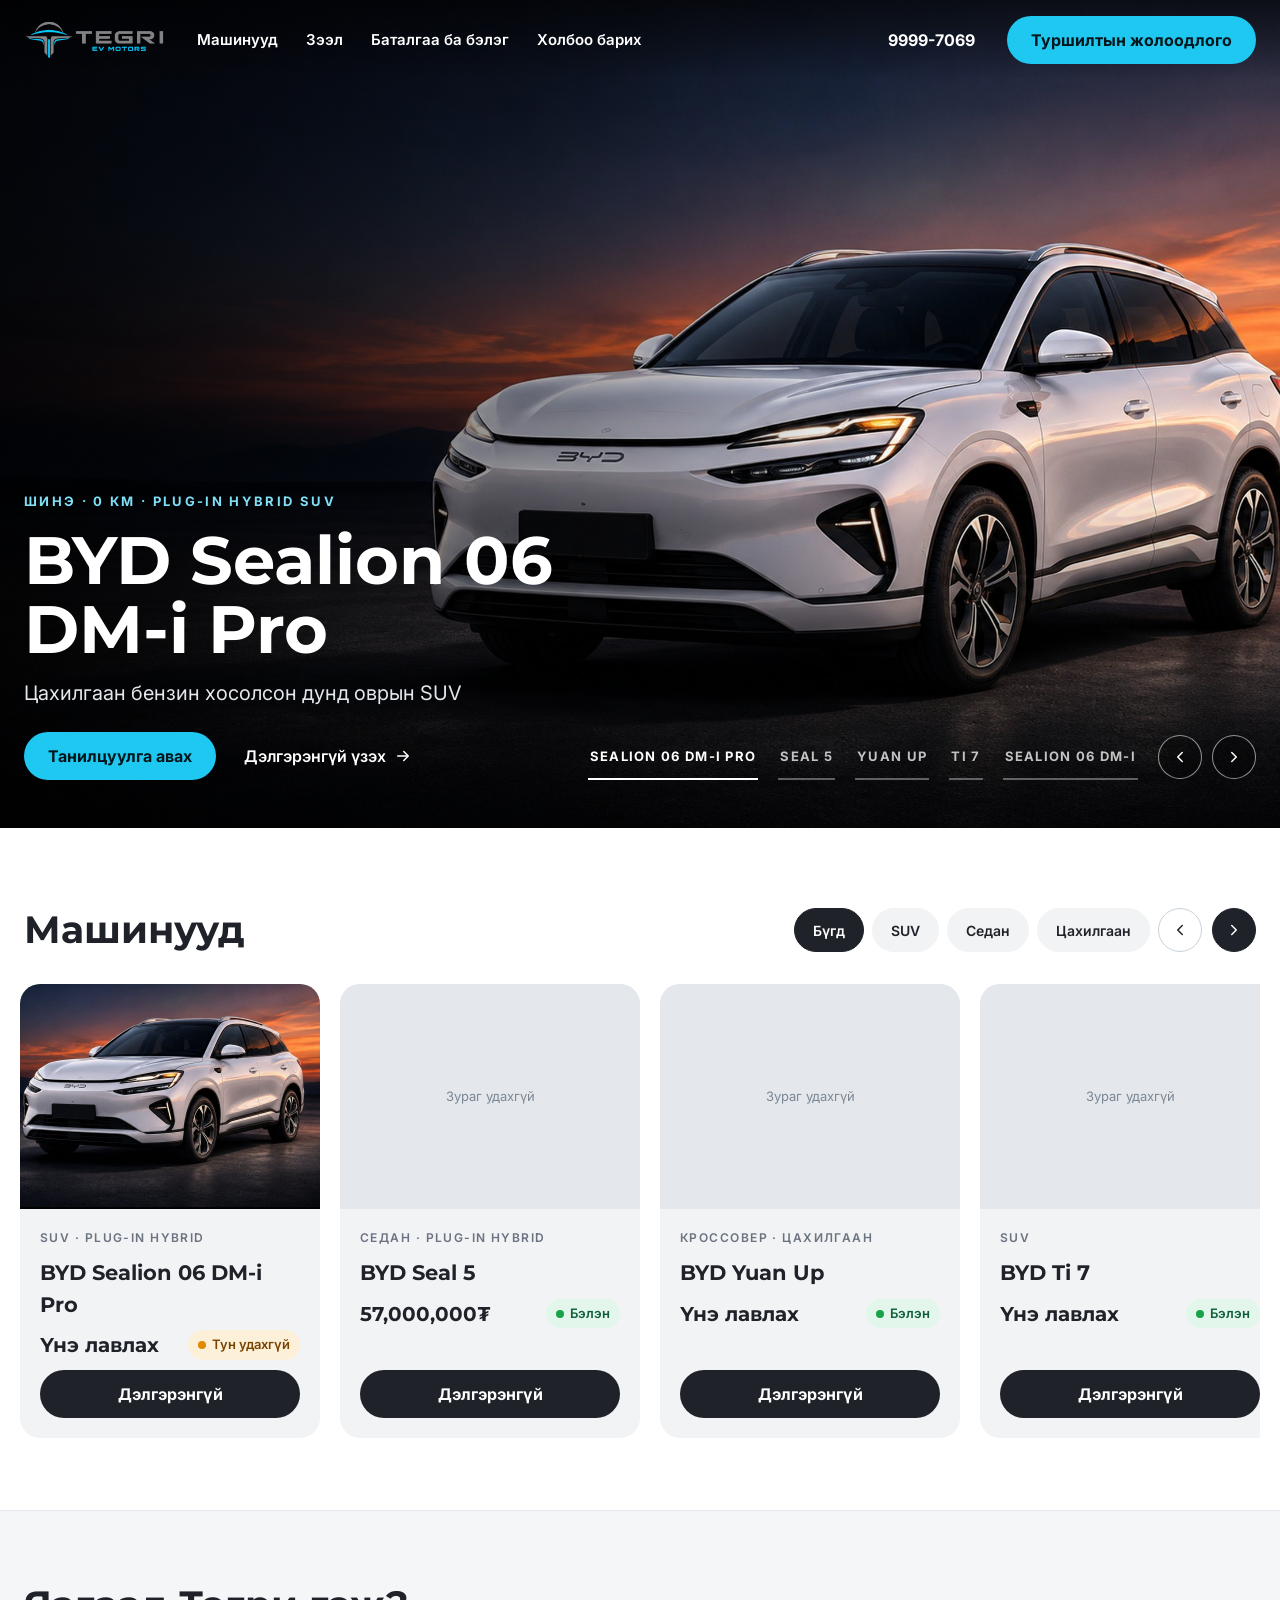
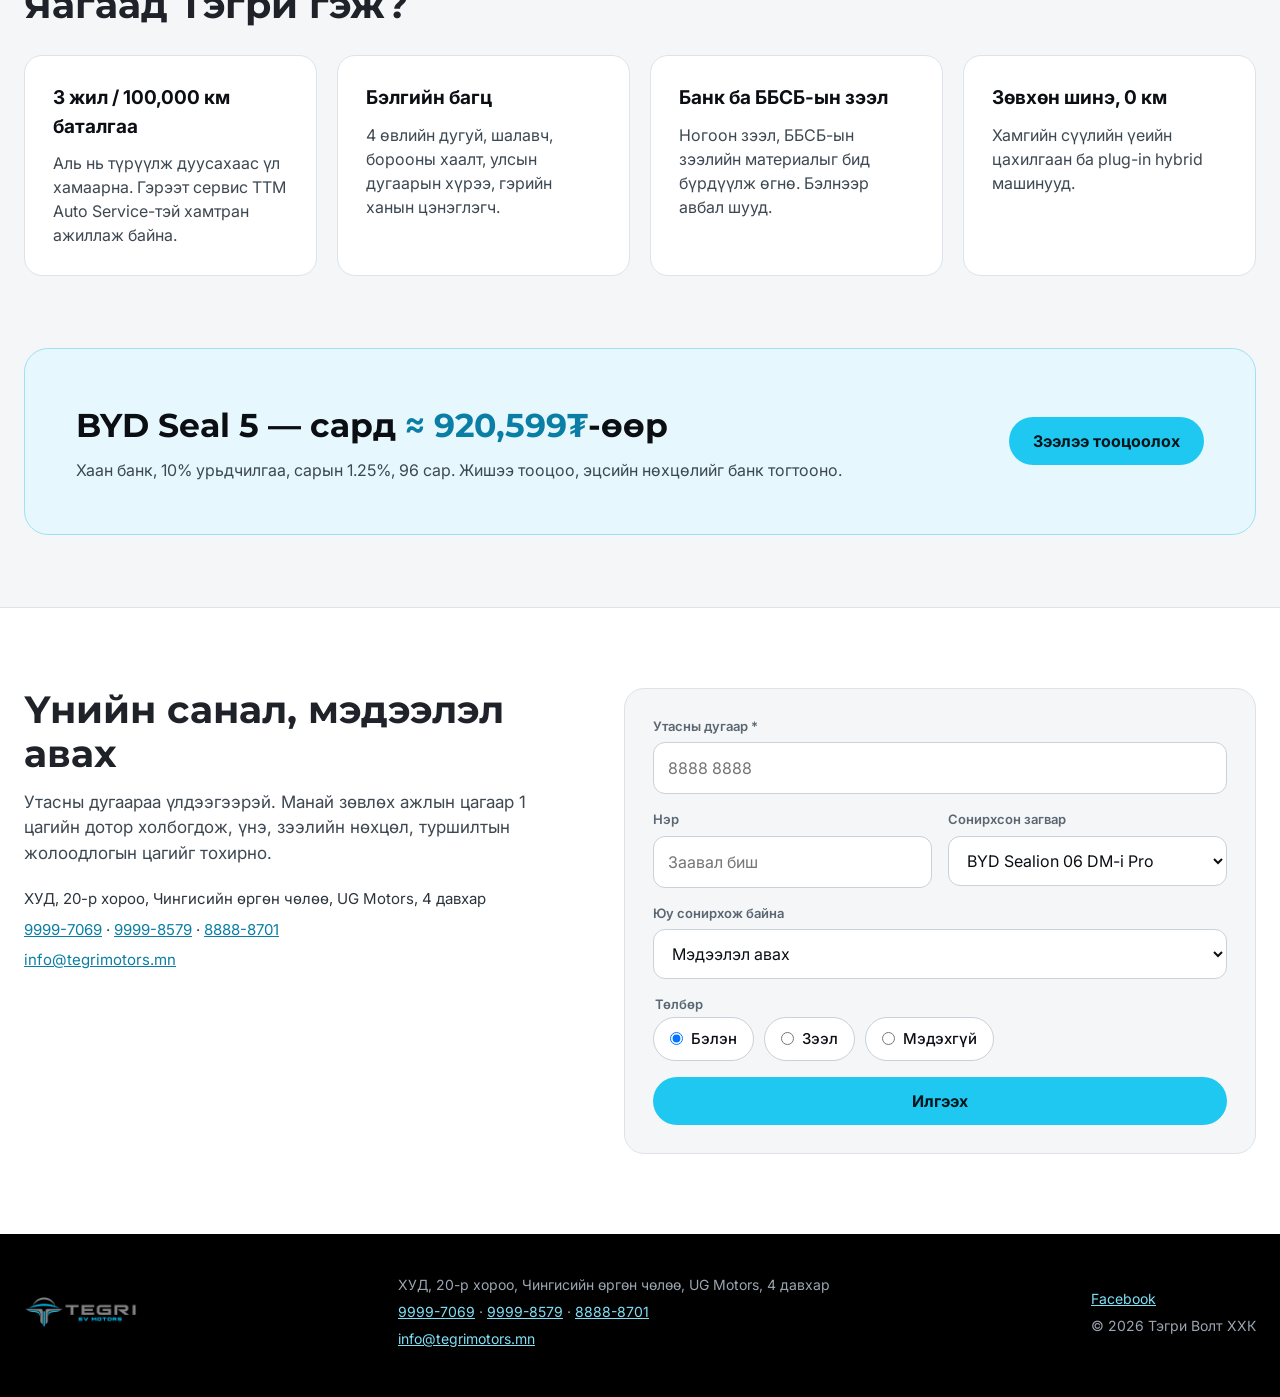
==== website/index.html @ d748b8bb "Кэшийг богиносгов, файлын хувилбар нэмэв Co-Authored-By: Claude Opus 5.5 <noreply@anthropic.com> Cla" ====
<!doctype html>
<html lang="mn">
<head>
<meta charset="utf-8">
<meta name="viewport" content="width=device-width, initial-scale=1, viewport-fit=cover">
<title>Tegri Motors — Шинэ цахилгаан, plug-in hybrid машин | Улаанбаатар</title>
<meta name="description" content="BYD Seal 5, Sealion 06, Yuan Up, Ti 7 — шинэ, 0 км. 3 жил / 100,000 км баталгаа, бэлгийн багц, банк ба ББСБ-ын зээл. Tegri Motors, Улаанбаатар.">
<meta property="og:title" content="Tegri Motors — шинэ цахилгаан машин">
<meta property="og:description" content="Шинэ, 0 км BYD машинууд. Баталгаа, бэлэг, зээлийн боломжтой.">
<meta property="og:image" content="assets/img/sealion06-pro-desktop.jpg">
<meta name="theme-color" content="#000000">
<link rel="icon" href="assets/img/logo.png">
<link rel="preconnect" href="https://fonts.googleapis.com">
<link rel="preconnect" href="https://fonts.gstatic.com" crossorigin>
<link href="https://fonts.googleapis.com/css2?family=Montserrat:wght@600;700;800&family=Inter:wght@400;500;600;700&display=swap" rel="stylesheet">
<link rel="stylesheet" href="assets/style.css?v=2">
</head>
<body>
<main>
<section class="hero" id="hero" aria-label="Онцлох машинууд"></section>
<section class="cars" id="cars" aria-label="Машинууд"></section>
<section class="why" id="why" aria-labelledby="why-h">
<div class="wrap">
<h2 class="h2" id="why-h">Яагаад Тэгри гэж?</h2>
<div class="grid4">
<div class="box"><h3>3 жил / 100,000 км баталгаа</h3><p>Аль нь түрүүлж дуусахаас үл хамаарна. Гэрээт сервис TTM Auto Service-тэй хамтран ажиллаж байна.</p></div>
<div class="box"><h3>Бэлгийн багц</h3><p>4 өвлийн дугуй, шалавч, борооны хаалт, улсын дугаарын хүрээ, гэрийн ханын цэнэглэгч.</p></div>
<div class="box"><h3>Банк ба ББСБ-ын зээл</h3><p>Ногоон зээл, ББСБ-ын зээлийн материалыг бид бүрдүүлж өгнө. Бэлнээр авбал шууд.</p></div>
<div class="box"><h3>Зөвхөн шинэ, 0 км</h3><p>Хамгийн сүүлийн үеийн цахилгаан ба plug-in hybrid машинууд.</p></div>
</div>
</div>
</section>
<section class="teaser" id="loan" aria-label="Зээлийн жишээ"></section>
<section class="contact" id="contact" aria-labelledby="contact-h"></section>
</main>
<script src="assets/config.js?v=2"></script>
<script src="assets/fallback.js?v=2"></script>
<script src="assets/app.js?v=2"></script>
<script>TegriSite.start('home');</script>
</body>
</html>
---- website/assets/style.css ----
:root{
  --black:#000;--ink:#0b0f14;--charcoal:#1f2329;--bg:#f4f6f8;--white:#fff;--grey:#f2f3f5;
  --line:#dde3e9;--line2:#c9d1d9;--muted:#5a6672;--text2:#3d4852;
  --cyan:#1ec8f0;--cyan-ink:#00151c;--cyan-text:#0a7ea4;--cyan-soft:#e6f8fd;--cyan-line:#9fe1f2;
  --dark-card:#141b23;--dark-line:#263240;--dark-muted:#9aa5b1;
  --ok-bg:#e3f6ec;--ok:#0f5e39;--ok-dot:#16a34a;--soon-bg:#fdf0d9;--soon:#7a4300;--soon-dot:#e08a00;
  --r:18px;--max:1280px;
  --head:Montserrat,Inter,system-ui,sans-serif;--body:Inter,system-ui,sans-serif;
}
*{box-sizing:border-box}
html{-webkit-text-size-adjust:100%;scroll-behavior:smooth}
body{margin:0;background:var(--bg);color:var(--ink);font-family:var(--body);font-size:16px;line-height:1.5;overflow-x:hidden}
img{max-width:100%;display:block}
a{color:var(--cyan-text)}
button,input,select,textarea{font:inherit}
input,select,textarea{font-size:16px}
.wrap{max-width:var(--max);margin:0 auto;padding:0 24px}
.h2{margin:0;font-family:var(--head);font-weight:700;font-size:clamp(26px,3vw,40px);line-height:1.15;color:var(--charcoal)}
.lead{margin:8px 0 0;color:var(--muted)}
.btn{display:inline-flex;align-items:center;justify-content:center;gap:8px;min-height:48px;padding:0 24px;border-radius:999px;font-weight:700;font-size:16px;text-decoration:none;border:0;cursor:pointer;white-space:nowrap}
.btn-cyan{background:var(--cyan);color:var(--cyan-ink)}
.btn-cyan:hover{background:#4dd6f5}
.btn-dark{background:var(--charcoal);color:#fff}
.btn-dark:hover{background:#000}
.btn-ghost{background:#fff;color:var(--charcoal);border:1px solid var(--line2)}
.btn-ghost-light{background:transparent;color:#fff;border:1px solid rgba(255,255,255,.6)}
.btn-block{width:100%}
.sr{position:absolute;width:1px;height:1px;overflow:hidden;clip:rect(0 0 0 0);white-space:nowrap}
:focus-visible{outline:3px solid var(--cyan);outline-offset:2px}

/* Header */
.hdr{position:absolute;top:0;left:0;right:0;z-index:20;color:#fff;background:linear-gradient(180deg,rgba(0,0,0,.6),rgba(0,0,0,0))}
.hdr.solid{position:sticky;background:#000}
.hdr-in{display:flex;align-items:center;gap:16px 32px;padding:16px 24px;max-width:var(--max);margin:0 auto}
.hdr-logo img{height:40px;width:auto}
.nav{display:flex;gap:28px;flex:1}
.nav a{color:#fff;text-decoration:none;font-weight:600;font-size:15px}
.nav a:hover{color:var(--cyan)}
.hdr-phone{color:#fff;text-decoration:none;font-weight:700}
.menu-btn{display:none;width:44px;height:44px;margin-left:auto;border-radius:12px;border:1px solid rgba(255,255,255,.45);background:rgba(0,0,0,.2);color:#fff;cursor:pointer;align-items:center;justify-content:center}
.drawer{display:none;position:fixed;inset:0;z-index:50;background:rgba(0,0,0,.92);color:#fff;padding:20px 24px;flex-direction:column;gap:6px}
.drawer.open{display:flex}
.drawer a{color:#fff;text-decoration:none;font-size:22px;font-weight:700;padding:12px 0;border-bottom:1px solid #222}
.drawer .close{align-self:flex-end;width:44px;height:44px;border-radius:12px;border:1px solid #444;background:none;color:#fff;font-size:24px;cursor:pointer}

/* Hero */
.hero{position:relative;height:92vh;min-height:620px;max-height:920px;background:#000;color:#fff;overflow:hidden;display:flex;align-items:flex-end}
.hero picture,.hero picture img{position:absolute;inset:0;width:100%;height:100%;object-fit:cover}
.hero::after{content:"";position:absolute;inset:0;background:linear-gradient(90deg,rgba(0,0,0,.72),rgba(0,0,0,.35) 45%,rgba(0,0,0,0) 70%),linear-gradient(0deg,rgba(0,0,0,.65),rgba(0,0,0,0) 40%);pointer-events:none}
.hero-noimg{position:absolute;inset:0;background:radial-gradient(ellipse at 70% 60%,#1b2633,#05080b 70%)}
.hero-in{position:relative;z-index:2;width:100%;max-width:var(--max);margin:0 auto;padding:0 24px 48px;display:flex;flex-wrap:wrap;align-items:flex-end;justify-content:space-between;gap:28px}
.hero-txt{flex:1 1 420px;min-width:0;display:flex;flex-direction:column;gap:14px}
.kicker{margin:0;font-size:13px;letter-spacing:.18em;text-transform:uppercase;color:#7fe0f7;font-weight:700}
.hero h1{margin:0;font-family:var(--head);font-weight:700;font-size:clamp(36px,5.2vw,72px);line-height:1.04}
.hero-sub{margin:0;font-size:20px;color:#e3e8ec;max-width:540px}
.hero-price{margin:0;font-family:var(--head);font-weight:700;font-size:26px}
.hero-cta{display:flex;flex-wrap:wrap;align-items:center;gap:12px 28px;margin-top:10px}
.link-arrow{color:#fff;text-decoration:none;font-weight:600;display:inline-flex;align-items:center;gap:8px}
.hero-nav{display:flex;flex-wrap:wrap;align-items:center;gap:6px 20px}
.tabs{display:flex;flex-wrap:wrap;gap:4px 20px}
.tab{background:none;border:0;border-bottom:2px solid rgba(255,255,255,.35);color:rgba(255,255,255,.75);padding:12px 2px;min-height:44px;font-size:13px;font-weight:700;letter-spacing:.1em;text-transform:uppercase;cursor:pointer}
.tab[aria-selected=true]{border-color:#fff;color:#fff}
.arrows{display:flex;gap:10px}
.arrow{width:44px;height:44px;border-radius:999px;border:1px solid rgba(255,255,255,.55);background:rgba(0,0,0,.25);color:#fff;cursor:pointer;display:inline-flex;align-items:center;justify-content:center}
.arrow.dark{border-color:var(--line2);background:#fff;color:var(--charcoal)}
.arrow.dark.fill{background:var(--charcoal);border-color:var(--charcoal);color:#fff}

/* Cars */
.cars{background:#fff;border-bottom:1px solid #e3e6ea;padding:80px 0 56px}
.cars-head{display:flex;flex-wrap:wrap;justify-content:space-between;align-items:flex-end;gap:16px;margin-bottom:28px}
.filters{display:flex;flex-wrap:wrap;gap:8px;align-items:center}
.chip{min-height:44px;padding:0 18px;border-radius:999px;border:1px solid var(--grey);background:var(--grey);color:var(--charcoal);font-weight:600;font-size:14px;cursor:pointer}
.chip[aria-pressed=true]{background:var(--charcoal);border-color:var(--charcoal);color:#fff}
.track{display:flex;gap:20px;overflow-x:auto;scroll-snap-type:x mandatory;scroll-behavior:smooth;padding:4px 4px 16px;margin:0 -4px}
.card{flex:0 0 300px;scroll-snap-align:start;background:var(--grey);border-radius:20px;overflow:hidden;display:flex;flex-direction:column}
.card-img{aspect-ratio:4/3;object-fit:cover;width:100%;background:#e4e7eb}
.card-ph{aspect-ratio:4/3;display:flex;align-items:center;justify-content:center;background:#e4e7eb;color:#7b8794;font-size:13px}
.card-body{padding:20px;display:flex;flex-direction:column;gap:10px;flex:1}
.card-kind{font-size:12px;letter-spacing:.12em;text-transform:uppercase;color:#6b7280;font-weight:600}
.card h3{margin:0;font-family:var(--head);font-weight:700;font-size:21px;color:var(--charcoal)}
.price-row{display:flex;flex-wrap:wrap;align-items:center;justify-content:space-between;gap:8px 10px}
.price{margin:0;font-family:var(--head);font-weight:700;font-size:20px;color:var(--charcoal)}
.status{display:inline-flex;align-items:center;gap:6px;font-size:13px;font-weight:600;padding:5px 10px;border-radius:999px;background:var(--soon-bg);color:var(--soon)}
.status::before{content:"";width:8px;height:8px;border-radius:999px;background:var(--soon-dot)}
.status.ok{background:var(--ok-bg);color:var(--ok)}
.status.ok::before{background:var(--ok-dot)}
.card .btn{margin-top:auto}
.swipe-hint{display:none;margin:8px 0 0;font-size:13px;color:#6b7280}

/* Why */
.why{padding:72px 0}
.grid4{display:grid;grid-template-columns:repeat(auto-fit,minmax(240px,1fr));gap:20px;margin-top:28px}
.box{background:#fff;border:1px solid var(--line);border-radius:var(--r);padding:28px;display:flex;flex-direction:column;gap:10px}
.box h3{margin:0;font-size:19px}
.box p{margin:0;color:var(--text2)}

/* Loan teaser */
.teaser{padding:0 0 72px}
.teaser-box{border-radius:24px;background:var(--cyan-soft);border:1px solid var(--cyan-line);padding:clamp(24px,4vw,52px);display:flex;flex-wrap:wrap;gap:24px;align-items:center;justify-content:space-between}
.teaser-box h2{margin:0;font-family:var(--head);font-weight:700;font-size:clamp(22px,2.6vw,34px)}
.teaser-box p{margin:8px 0 0;color:var(--text2)}

/* Forms */
.contact{background:#fff;border-top:1px solid var(--line);padding:80px 0}
.contact-in{display:flex;flex-wrap:wrap;gap:48px}
.contact-txt{flex:1 1 360px;min-width:0;display:flex;flex-direction:column;gap:14px}
.contact-txt p{margin:0;color:var(--text2);font-size:17px}
.contact-meta{display:flex;flex-direction:column;gap:8px;color:#2b343d;font-size:15px;margin-top:8px}
.form{flex:1 1 440px;min-width:0;background:var(--bg);border:1px solid var(--line);border-radius:20px;padding:28px;display:grid;grid-template-columns:repeat(2,minmax(0,1fr));gap:16px}
.field{display:flex;flex-direction:column;gap:6px;min-width:0}
.field.full{grid-column:1/-1}
.field label,.legend{font-size:13px;color:var(--muted);font-weight:600}
.field input,.field select,.field textarea{background:#fff;border:1px solid var(--line2);color:var(--ink);border-radius:12px;padding:13px 14px;width:100%}
.field textarea{resize:vertical;min-height:90px}
.err{color:#c2410c;font-size:13px}
.radios{display:flex;flex-wrap:wrap;gap:10px;border:0;padding:0;margin:0}
.radios label{display:inline-flex;align-items:center;gap:8px;border:1px solid var(--line2);border-radius:999px;padding:10px 16px;cursor:pointer;background:#fff;font-size:15px;color:var(--ink)}
.done{grid-column:1/-1;background:var(--cyan-soft);border:1px solid var(--cyan-line);border-radius:14px;padding:20px}
.done h3{margin:0 0 6px}
.done p{margin:0;color:var(--text2)}

/* Footer */
.ftr{background:#000;color:var(--dark-muted);font-size:14px;padding:40px 0 48px}
.ftr-in{display:flex;flex-wrap:wrap;gap:20px 40px;align-items:center;justify-content:space-between}
.ftr a{color:#7fe0f7}
.ftr img{height:32px;width:auto}
.ftr-col{display:flex;flex-direction:column;gap:6px}

/* Bottom bar (phone) */
.bar{display:none;position:fixed;left:0;right:0;bottom:0;z-index:30;background:#000;border-top:1px solid #1c232b;padding:10px 16px calc(10px + env(safe-area-inset-bottom));grid-template-columns:repeat(2,minmax(0,1fr));gap:10px}
.bar .btn{min-height:50px;font-size:15px}

/* Car page */
.crumbs{padding:20px 0 0;font-size:14px;color:var(--dark-muted)}
.crumbs a{color:var(--dark-muted)}
.top{background:#07090c;color:#f2f5f7;padding-bottom:40px}
.top-in{display:flex;flex-wrap:wrap;gap:36px;align-items:flex-start;padding-top:20px}
.gal{flex:1.4 1 560px;min-width:0;display:flex;flex-direction:column;gap:12px}
.gal-main{width:100%;aspect-ratio:16/10;object-fit:cover;border-radius:20px;background:#10161c}
.gal-ph{width:100%;aspect-ratio:16/10;border-radius:20px;background:#10161c;display:flex;align-items:center;justify-content:center;color:#5f6b77}
.thumbs{display:grid;grid-template-columns:repeat(4,minmax(0,1fr));gap:12px}
.thumb{padding:6px;border-radius:12px;cursor:pointer;background:#10161c;border:2px solid #1c232b;color:#f2f5f7;text-align:left}
.thumb[aria-pressed=true]{border-color:var(--cyan)}
.thumb img{width:100%;aspect-ratio:4/3;object-fit:cover;border-radius:8px}
.thumb span{display:block;padding:8px 0 2px;font-size:13px;font-weight:600}
.aside{flex:1 1 360px;min-width:0;background:#0d1217;border:1px solid #1c232b;border-radius:20px;padding:28px;display:flex;flex-direction:column;gap:16px}
.aside h1{margin:0;font-family:var(--head);font-weight:700;font-size:clamp(32px,3.6vw,46px);line-height:1.05}
.aside .big{font-family:var(--head);font-size:34px;font-weight:700}
.aside .small{font-size:13px;color:var(--dark-muted)}
.aside .teaser-line{color:var(--cyan);font-size:15px}
.aside ul{margin:0;padding:16px 0 0;list-style:none;border-top:1px solid #1c232b;display:flex;flex-direction:column;gap:8px;color:#d5dde4;font-size:15px}
.dl-btn{display:flex;align-items:center;justify-content:center;gap:10px;color:#f2f5f7;text-decoration:none;font-weight:600;padding:12px;border-radius:12px;background:#11181f;min-height:48px}
.keyspecs{background:#0b0f14;color:#f2f5f7;border-top:1px solid #1c232b}
.keyspecs-in{display:grid;grid-template-columns:repeat(auto-fit,minmax(180px,1fr));gap:24px;padding:32px 24px}
.ks-v{font-family:var(--head);font-size:32px;font-weight:700}
.ks-v small{font-size:17px;color:var(--dark-muted);font-weight:600}
.ks-l{font-size:14px;color:var(--dark-muted)}
.calc{padding:80px 0 48px}
.banks{display:grid;grid-template-columns:repeat(auto-fit,minmax(190px,1fr));gap:12px;margin:24px 0 20px}
.bank{display:flex;align-items:center;gap:12px;padding:12px 16px;min-height:72px;border-radius:16px;cursor:pointer;background:#fff;border:2px solid var(--line);text-align:left}
.bank[aria-selected=true]{border-color:var(--cyan);box-shadow:0 0 0 4px var(--cyan-soft)}
.bank-mark{flex:none;width:44px;height:44px;border-radius:12px;display:flex;align-items:center;justify-content:center;font-family:var(--head);font-weight:800;background:#eef1f4;color:var(--text2);overflow:hidden}
.bank-mark img{width:100%;height:100%;object-fit:contain;background:#fff}
.bank[aria-selected=true] .bank-mark{background:var(--ink);color:#fff}
.bank-name{font-weight:700;font-size:15px;line-height:1.25;color:var(--ink)}
.calc-grid{display:flex;flex-wrap:wrap;gap:20px}
.panel{flex:1 1 280px;min-width:0;background:#fff;border:1px solid var(--line);border-radius:20px;padding:24px;display:flex;flex-direction:column;gap:14px}
.panel h3{margin:0;font-size:18px}
.kv{margin:0;display:grid;grid-template-columns:repeat(2,minmax(0,1fr));gap:10px 12px;font-size:15px}
.kv dt{color:var(--muted)}
.kv dd{margin:0;text-align:right;font-weight:600}
.notes{margin:0;padding:12px 0 0 18px;border-top:1px solid var(--line);color:var(--text2);font-size:14px}
.opts{display:flex;flex-wrap:wrap;gap:8px}
.opt{min-height:44px;padding:0 16px;border-radius:999px;border:1px solid var(--line2);background:#fff;color:#2b343d;font-weight:600;font-size:14px;cursor:pointer}
.opt[aria-pressed=true]{background:var(--cyan);border-color:var(--cyan);color:var(--cyan-ink)}
.result{flex:1 1 300px;min-width:0;background:var(--cyan-soft);border:1px solid var(--cyan-line);border-radius:20px;padding:24px;display:flex;flex-direction:column;gap:14px}
.result .kv dt{color:#0e5b70}
.monthly{font-family:var(--head);font-size:clamp(32px,3.2vw,44px);font-weight:700;color:var(--cyan-text);line-height:1.1}
.fine{margin:0;font-size:13px;color:var(--muted)}
.loanform{background:#fff;border:1px solid var(--cyan-line);border-radius:16px;padding:16px;display:flex;flex-direction:column;gap:10px}
.loanform input{background:#fff;border:1px solid var(--line2);border-radius:12px;padding:12px;width:100%}
.gifts{background:#0b0f14;color:#f2f5f7;padding:64px 0}
.gifts p{color:var(--dark-muted);margin:8px 0 0}
.gift-grid{display:grid;grid-template-columns:repeat(auto-fit,minmax(200px,1fr));gap:14px;margin-top:28px}
.gift{background:var(--dark-card);border:1px solid var(--dark-line);border-radius:16px;padding:20px;font-weight:600;display:flex;align-items:center;gap:12px}
.specs{padding:64px 0}
.specs-in{display:flex;flex-wrap:wrap;gap:32px}
.specs table{width:100%;border-collapse:collapse;font-size:15px;margin-top:20px}
.specs th{text-align:left;font-weight:500;color:var(--muted);padding:14px 0;border-bottom:1px solid var(--line)}
.specs td{text-align:right;padding:14px 0;border-bottom:1px solid var(--line)}

@media (max-width:860px){
  .nav,.hdr-phone,.hdr-cta{display:none}
  .menu-btn{display:inline-flex}
  .hdr-in{padding:14px 16px}
  .hdr-logo img{height:30px}
  .wrap{padding:0 16px}
  .hero{height:640px;min-height:0;max-height:none}
  .hero::after{background:linear-gradient(0deg,rgba(0,0,0,.85),rgba(0,0,0,.45) 45%,rgba(0,0,0,0) 70%)}
  .hero-in{padding:0 16px 20px;gap:12px}
  .hero h1{font-size:32px}
  .hero-sub{font-size:15px}
  .hero-cta{display:grid;grid-template-columns:repeat(2,minmax(0,1fr));gap:10px;width:100%}
  .hero-cta .btn,.hero-cta .link-arrow{min-height:50px;justify-content:center;border:1px solid rgba(255,255,255,.6);border-radius:999px;padding:0 10px}
  .hero-cta .btn-cyan{border:0}
  .hero-nav{width:100%}
  .hero-nav .arrows{display:none}
  .tabs{flex-wrap:nowrap;overflow-x:auto;width:calc(100% + 32px);margin:0 -16px;padding:0 16px;gap:16px}
  .tab{flex:none;white-space:nowrap;font-size:12px}
  .cars{padding:36px 0 24px}
  .cars-head .arrows{display:none}
  .filters{flex-wrap:nowrap;overflow-x:auto;width:calc(100% + 32px);margin:0 -16px;padding:0 16px 4px}
  .chip{flex:none}
  .track{margin:0 -16px;padding:0 16px 8px;gap:12px;scroll-padding-left:16px}
  .card{flex-basis:290px}
  .swipe-hint{display:block}
  .why{padding:40px 0}
  .box{padding:18px}
  .contact{padding:48px 0}
  .form{grid-template-columns:minmax(0,1fr);padding:20px}
  .bar{display:grid}
  body{padding-bottom:76px}
  .thumbs{grid-template-columns:repeat(4,minmax(0,1fr));gap:8px}
  .thumb span{font-size:11px}
  .aside{padding:20px}
  .calc{padding:48px 0 32px}
  .banks{display:flex;overflow-x:auto;margin:16px -16px;padding:0 16px 4px}
  .bank{flex:none;min-height:56px;padding:8px 14px 8px 8px}
  .bank-mark{width:36px;height:36px}
  .bank-name{white-space:nowrap;font-size:14px}
  .opts .opt{flex:1 0 calc(25% - 8px)}
}

/* fixes */
.field.radios{flex-direction:row;flex-wrap:wrap}
.field.radios .legend{width:100%;margin-bottom:2px}
.field.radios label{font-size:15px;font-weight:500;color:var(--ink)}
.radios input{width:auto;margin:0}
.aside .status{align-self:flex-start}
.hero-cta .link-arrow{white-space:nowrap}
@media (max-width:860px){.hero-cta .link-arrow{font-size:15px}}
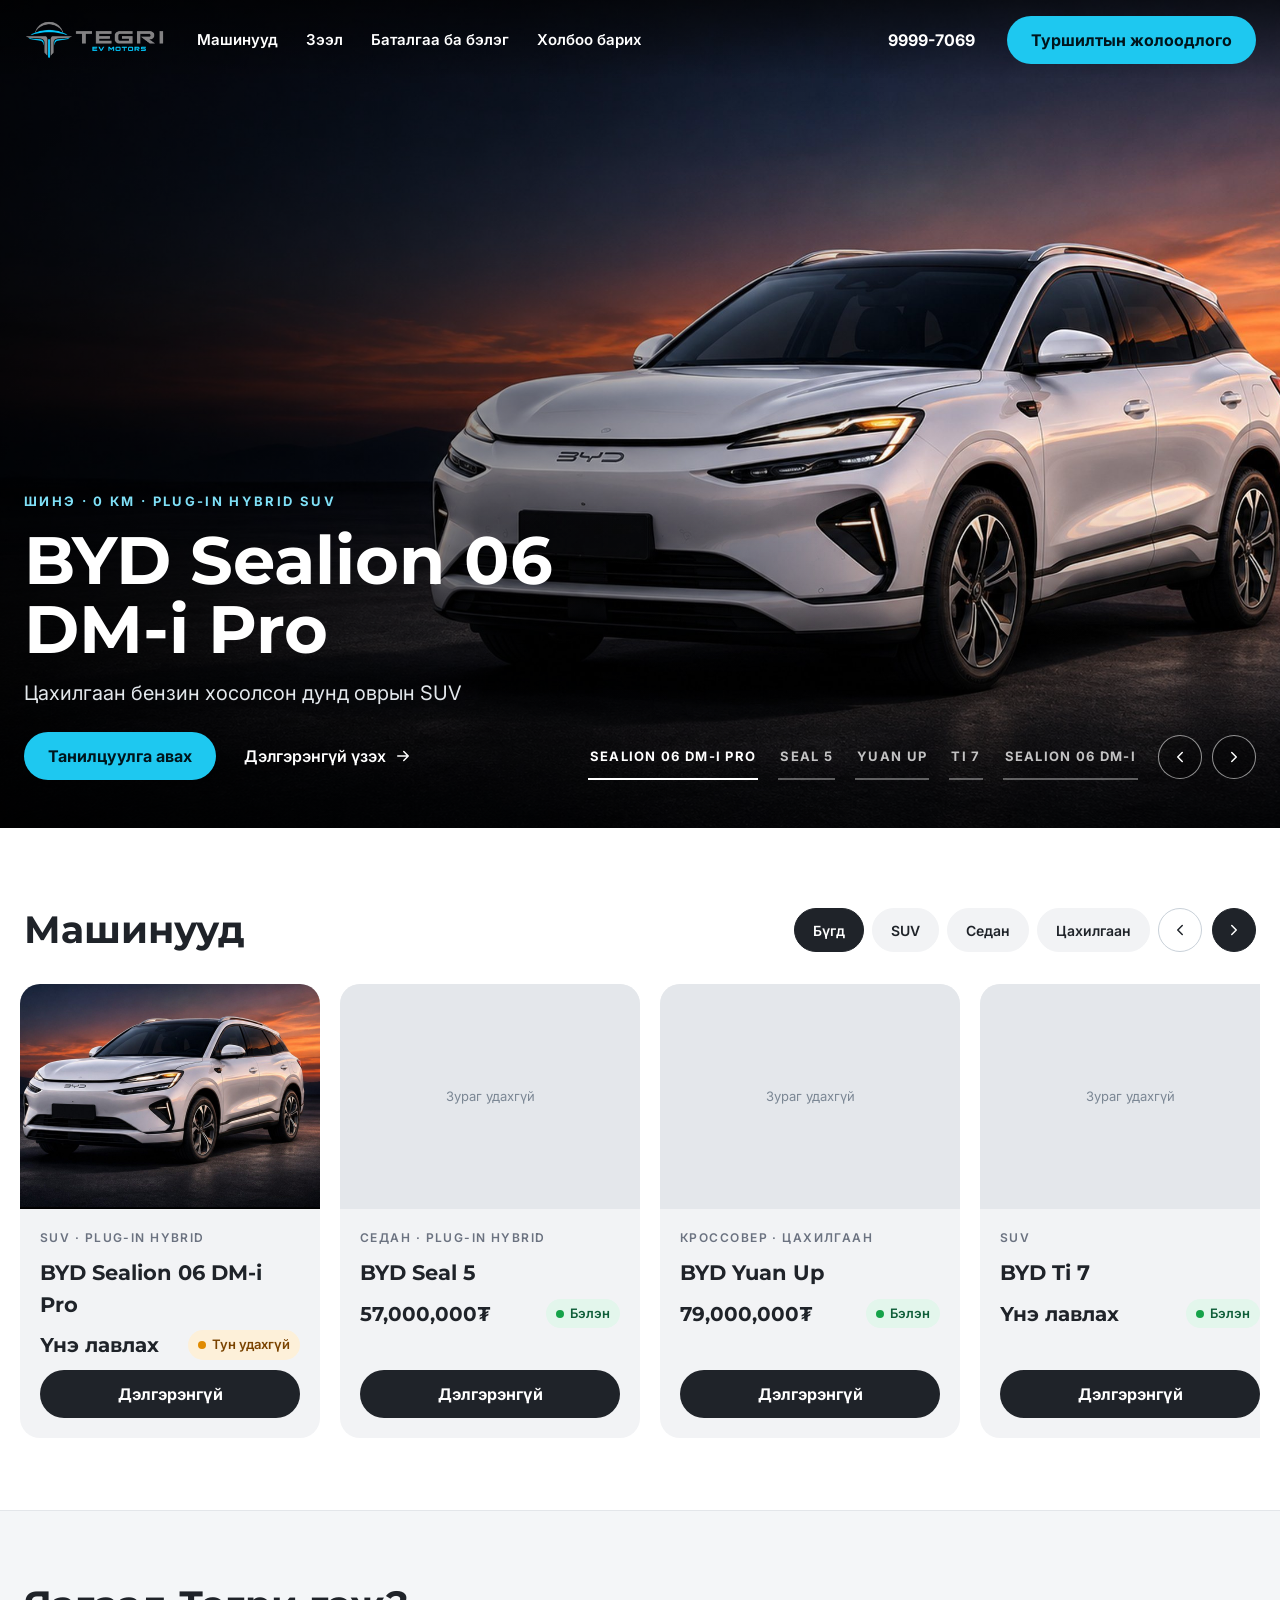
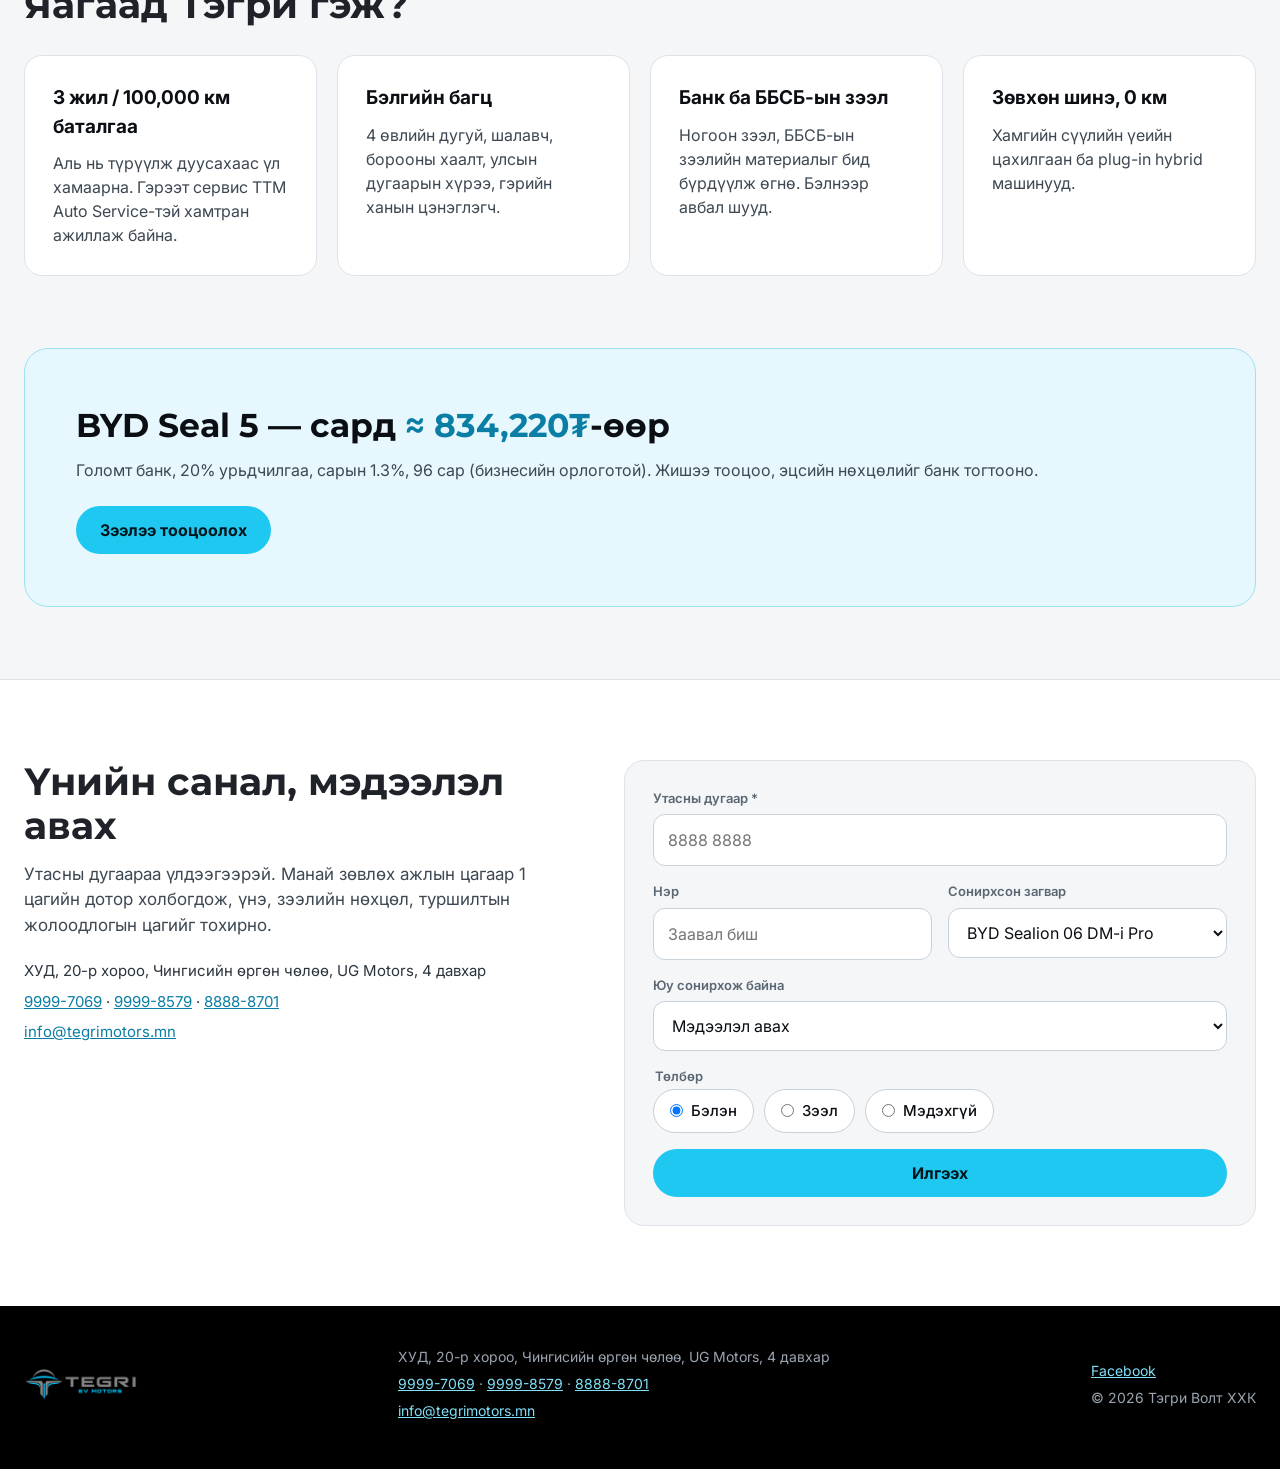
==== commit a65d654f: "Зээлийн тооцоолуур: орлогын төрөл, EV/PHEV, хугацаанаас хамаарах хүү Co-Authored-By: Claude Opus 5.5" ====
--- a/website/index.html
+++ b/website/index.html
@@ -13,7 +13,7 @@
 <link rel="preconnect" href="https://fonts.googleapis.com">
 <link rel="preconnect" href="https://fonts.gstatic.com" crossorigin>
 <link href="https://fonts.googleapis.com/css2?family=Montserrat:wght@600;700;800&family=Inter:wght@400;500;600;700&display=swap" rel="stylesheet">
-<link rel="stylesheet" href="assets/style.css?v=2">
+<link rel="stylesheet" href="assets/style.css?v=3">
 </head>
 <body>
 <main>
@@ -33,9 +33,9 @@
 <section class="teaser" id="loan" aria-label="Зээлийн жишээ"></section>
 <section class="contact" id="contact" aria-labelledby="contact-h"></section>
 </main>
-<script src="assets/config.js?v=2"></script>
-<script src="assets/fallback.js?v=2"></script>
-<script src="assets/app.js?v=2"></script>
+<script src="assets/config.js?v=3"></script>
+<script src="assets/fallback.js?v=3"></script>
+<script src="assets/app.js?v=3"></script>
 <script>TegriSite.start('home');</script>
 </body>
 </html>
--- a/website/assets/style.css
+++ b/website/assets/style.css
@@ -239,3 +239,4 @@
 .aside .status{align-self:flex-start}
 .hero-cta .link-arrow{white-space:nowrap}
 @media (max-width:860px){.hero-cta .link-arrow{font-size:15px}}
+.monthly.range{font-size:clamp(24px,2.4vw,34px)}
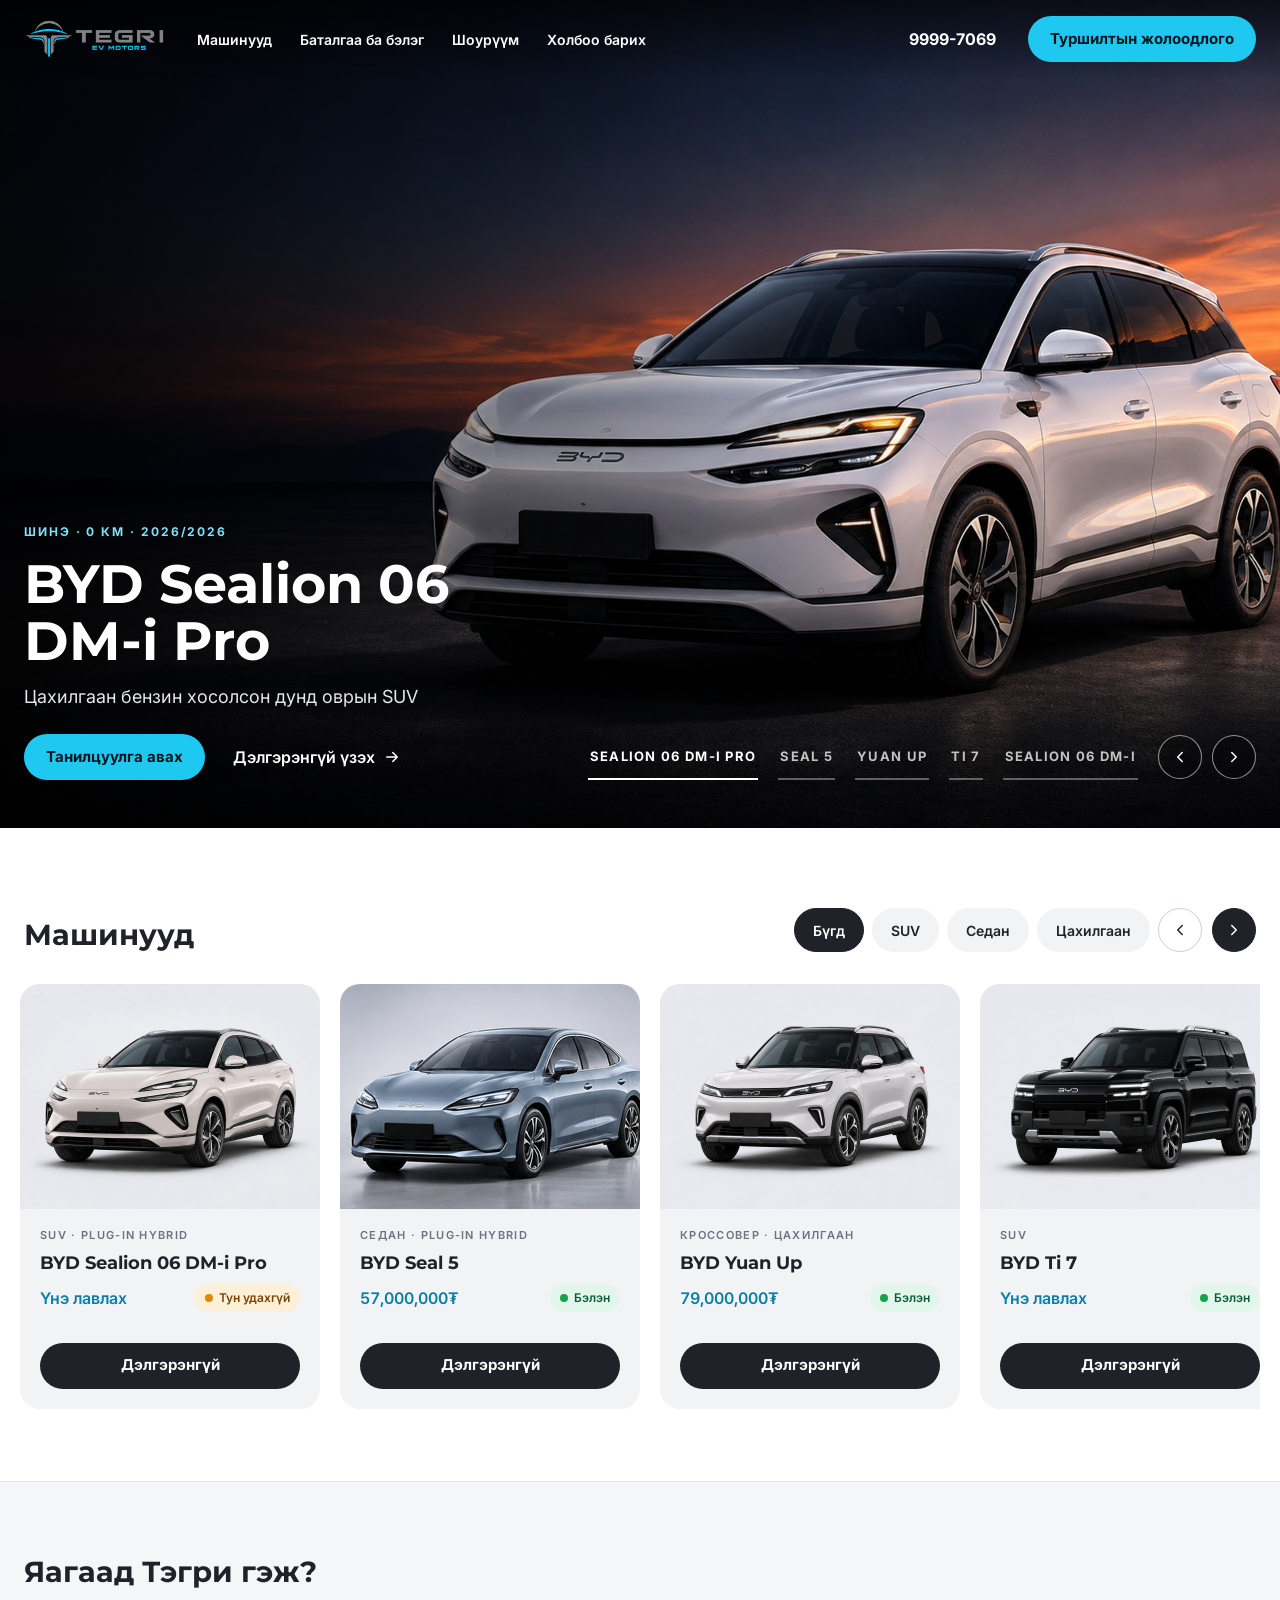
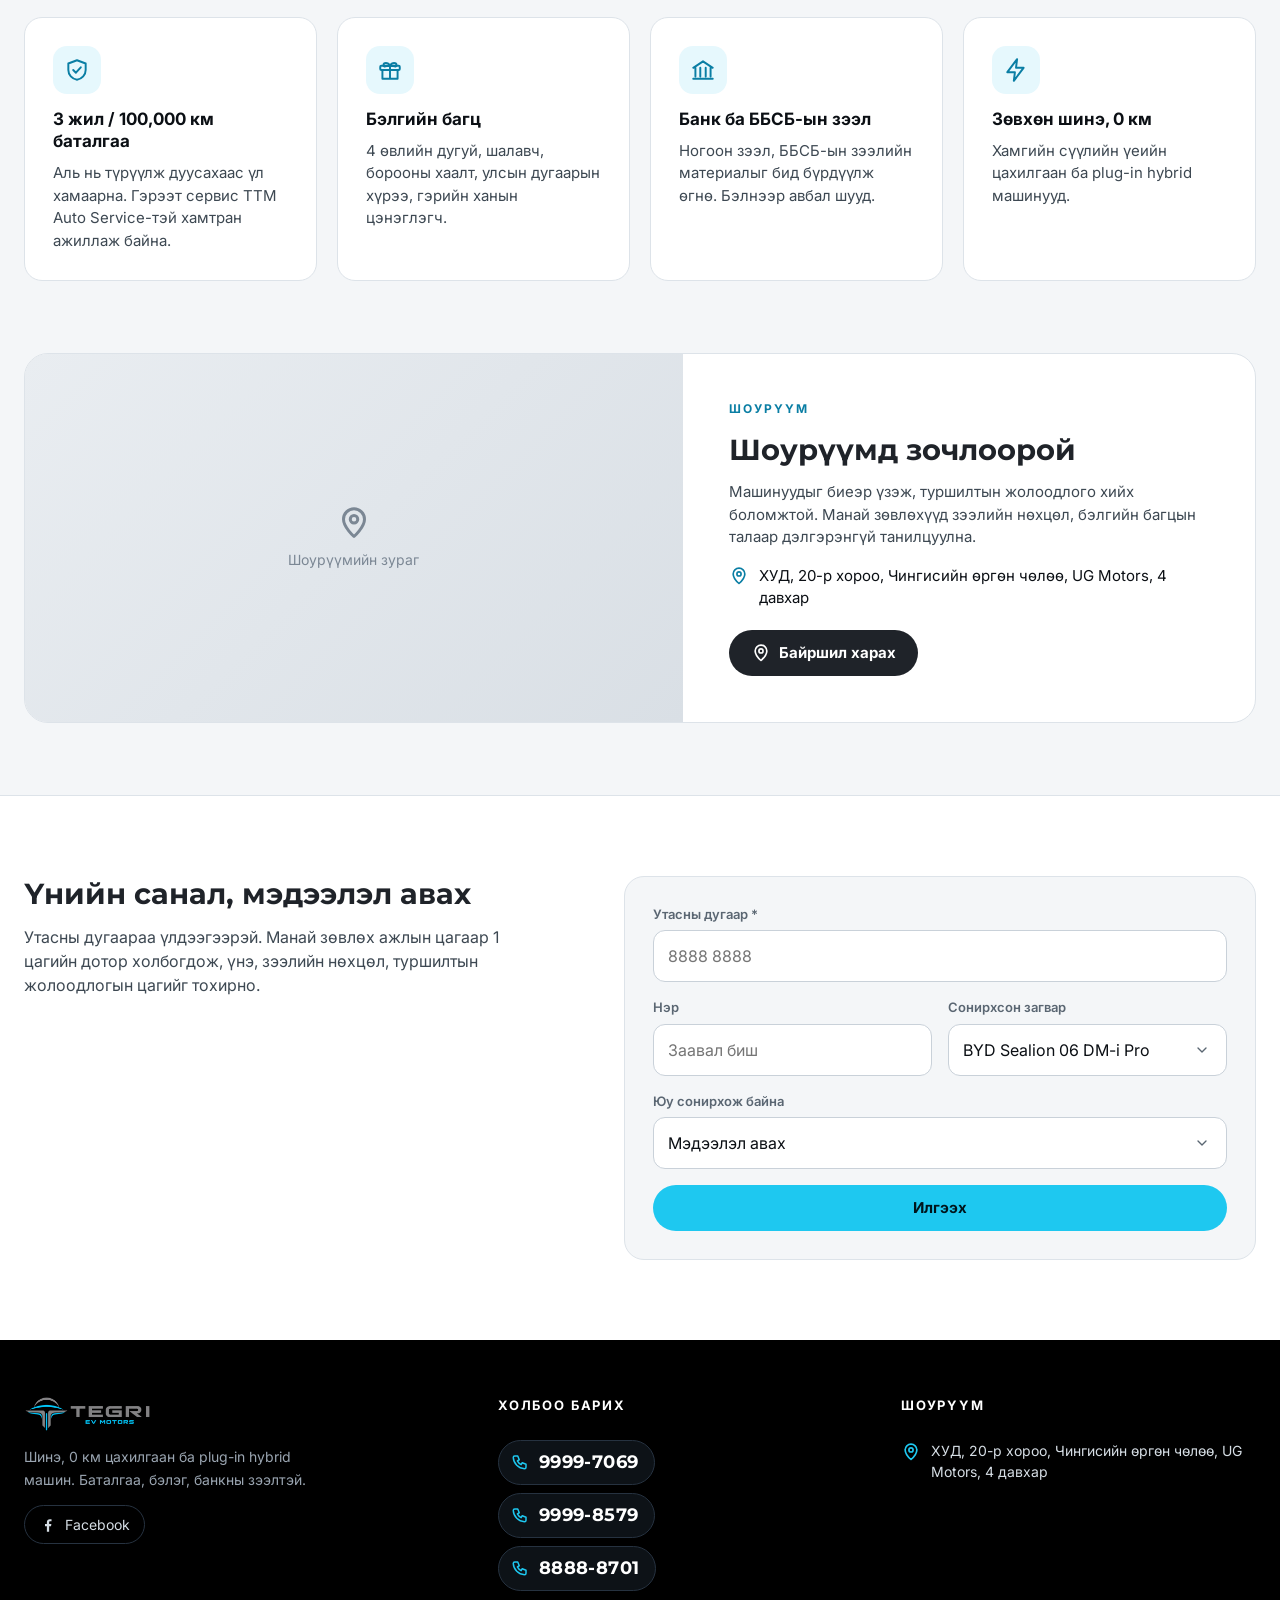
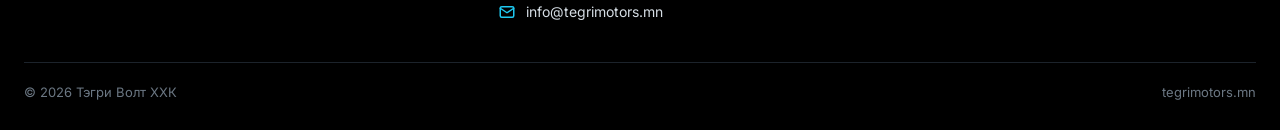
==== commit 40f136ae: "Дизайны 13 засвар: айкон, форм, хөл, шоурүүм, sticky header, цэс, текстийн хэмжээ Co-Authored-By: Cl" ====
--- a/website/index.html
+++ b/website/index.html
@@ -13,7 +13,7 @@
 <link rel="preconnect" href="https://fonts.googleapis.com">
 <link rel="preconnect" href="https://fonts.gstatic.com" crossorigin>
 <link href="https://fonts.googleapis.com/css2?family=Montserrat:wght@600;700;800&family=Inter:wght@400;500;600;700&display=swap" rel="stylesheet">
-<link rel="stylesheet" href="assets/style.css?v=3">
+<link rel="stylesheet" href="assets/style.css?v=4">
 </head>
 <body>
 <main>
@@ -23,19 +23,19 @@
 <div class="wrap">
 <h2 class="h2" id="why-h">Яагаад Тэгри гэж?</h2>
 <div class="grid4">
-<div class="box"><h3>3 жил / 100,000 км баталгаа</h3><p>Аль нь түрүүлж дуусахаас үл хамаарна. Гэрээт сервис TTM Auto Service-тэй хамтран ажиллаж байна.</p></div>
-<div class="box"><h3>Бэлгийн багц</h3><p>4 өвлийн дугуй, шалавч, борооны хаалт, улсын дугаарын хүрээ, гэрийн ханын цэнэглэгч.</p></div>
-<div class="box"><h3>Банк ба ББСБ-ын зээл</h3><p>Ногоон зээл, ББСБ-ын зээлийн материалыг бид бүрдүүлж өгнө. Бэлнээр авбал шууд.</p></div>
-<div class="box"><h3>Зөвхөн шинэ, 0 км</h3><p>Хамгийн сүүлийн үеийн цахилгаан ба plug-in hybrid машинууд.</p></div>
+<div class="box"><span class="box-ic" aria-hidden="true"><svg width="26" height="26" viewBox="0 0 24 24" fill="none" stroke="currentColor" stroke-width="1.8" stroke-linecap="round" stroke-linejoin="round"><path d="M12 3l8 3v6c0 4.5-3.4 8.3-8 9-4.6-.7-8-4.5-8-9V6z"/><path d="M8.5 12l2.5 2.5 4.5-5"/></svg></span><h3>3 жил / 100,000 км баталгаа</h3><p>Аль нь түрүүлж дуусахаас үл хамаарна. Гэрээт сервис TTM Auto Service-тэй хамтран ажиллаж байна.</p></div>
+<div class="box"><span class="box-ic" aria-hidden="true"><svg width="26" height="26" viewBox="0 0 24 24" fill="none" stroke="currentColor" stroke-width="1.8" stroke-linecap="round" stroke-linejoin="round"><rect x="3" y="8" width="18" height="4" rx="1"/><path d="M5 12v8h14v-8M12 8v12M12 8c-2-3.5-6-3-6-.5S9 8 12 8zm0 0c2-3.5 6-3 6-.5S15 8 12 8z"/></svg></span><h3>Бэлгийн багц</h3><p>4 өвлийн дугуй, шалавч, борооны хаалт, улсын дугаарын хүрээ, гэрийн ханын цэнэглэгч.</p></div>
+<div class="box"><span class="box-ic" aria-hidden="true"><svg width="26" height="26" viewBox="0 0 24 24" fill="none" stroke="currentColor" stroke-width="1.8" stroke-linecap="round" stroke-linejoin="round"><path d="M3 10l9-6 9 6M5 10v8M9.5 10v8M14.5 10v8M19 10v8M3 20h18"/></svg></span><h3>Банк ба ББСБ-ын зээл</h3><p>Ногоон зээл, ББСБ-ын зээлийн материалыг бид бүрдүүлж өгнө. Бэлнээр авбал шууд.</p></div>
+<div class="box"><span class="box-ic" aria-hidden="true"><svg width="26" height="26" viewBox="0 0 24 24" fill="none" stroke="currentColor" stroke-width="1.8" stroke-linecap="round" stroke-linejoin="round"><path d="M13 2L4 14h7l-1 8 9-12h-7z"/></svg></span><h3>Зөвхөн шинэ, 0 км</h3><p>Хамгийн сүүлийн үеийн цахилгаан ба plug-in hybrid машинууд.</p></div>
 </div>
 </div>
 </section>
-<section class="teaser" id="loan" aria-label="Зээлийн жишээ"></section>
+<section class="showroom" id="showroom" aria-labelledby="showroom-h"></section>
 <section class="contact" id="contact" aria-labelledby="contact-h"></section>
 </main>
-<script src="assets/config.js?v=3"></script>
-<script src="assets/fallback.js?v=3"></script>
-<script src="assets/app.js?v=3"></script>
+<script src="assets/config.js?v=4"></script>
+<script src="assets/fallback.js?v=4"></script>
+<script src="assets/app.js?v=4"></script>
 <script>TegriSite.start('home');</script>
 </body>
 </html>
--- a/website/assets/style.css
+++ b/website/assets/style.css
@@ -15,9 +15,9 @@
 button,input,select,textarea{font:inherit}
 input,select,textarea{font-size:16px}
 .wrap{max-width:var(--max);margin:0 auto;padding:0 24px}
-.h2{margin:0;font-family:var(--head);font-weight:700;font-size:clamp(26px,3vw,40px);line-height:1.15;color:var(--charcoal)}
+.h2{margin:0;font-family:var(--head);font-weight:700;font-size:clamp(24px,2.3vw,32px);line-height:1.2;color:var(--charcoal)}
 .lead{margin:8px 0 0;color:var(--muted)}
-.btn{display:inline-flex;align-items:center;justify-content:center;gap:8px;min-height:48px;padding:0 24px;border-radius:999px;font-weight:700;font-size:16px;text-decoration:none;border:0;cursor:pointer;white-space:nowrap}
+.btn{display:inline-flex;align-items:center;justify-content:center;gap:8px;min-height:46px;padding:0 22px;border-radius:999px;font-weight:700;font-size:15px;text-decoration:none;border:0;cursor:pointer;white-space:nowrap}
 .btn-cyan{background:var(--cyan);color:var(--cyan-ink)}
 .btn-cyan:hover{background:#4dd6f5}
 .btn-dark{background:var(--charcoal);color:#fff}
@@ -29,19 +29,23 @@
 :focus-visible{outline:3px solid var(--cyan);outline-offset:2px}
 
 /* Header */
-.hdr{position:absolute;top:0;left:0;right:0;z-index:20;color:#fff;background:linear-gradient(180deg,rgba(0,0,0,.6),rgba(0,0,0,0))}
+.hdr{position:fixed;top:0;left:0;right:0;z-index:20;color:#fff;background:linear-gradient(180deg,rgba(0,0,0,.6),rgba(0,0,0,0));transition:background-color .2s,box-shadow .2s}
+.hdr.scrolled{background:#000;box-shadow:0 1px 0 #1c232b}
 .hdr.solid{position:sticky;background:#000}
 .hdr-in{display:flex;align-items:center;gap:16px 32px;padding:16px 24px;max-width:var(--max);margin:0 auto}
 .hdr-logo img{height:40px;width:auto}
 .nav{display:flex;gap:28px;flex:1}
-.nav a{color:#fff;text-decoration:none;font-weight:600;font-size:15px}
+.nav a{color:#fff;text-decoration:none;font-weight:600;font-size:14px}
 .nav a:hover{color:var(--cyan)}
 .hdr-phone{color:#fff;text-decoration:none;font-weight:700}
 .menu-btn{display:none;width:44px;height:44px;margin-left:auto;border-radius:12px;border:1px solid rgba(255,255,255,.45);background:rgba(0,0,0,.2);color:#fff;cursor:pointer;align-items:center;justify-content:center}
-.drawer{display:none;position:fixed;inset:0;z-index:50;background:rgba(0,0,0,.92);color:#fff;padding:20px 24px;flex-direction:column;gap:6px}
+.drawer{display:none;position:fixed;inset:0;z-index:50;background:#000;color:#fff;padding:14px 16px 24px;flex-direction:column;gap:2px;overflow-y:auto;overscroll-behavior:contain}
+.drawer-top{display:flex;align-items:center;justify-content:space-between;margin-bottom:12px}
+.drawer-top img{height:30px;width:auto}
+html.lock,html.lock body{overflow:hidden;touch-action:none}
 .drawer.open{display:flex}
-.drawer a{color:#fff;text-decoration:none;font-size:22px;font-weight:700;padding:12px 0;border-bottom:1px solid #222}
-.drawer .close{align-self:flex-end;width:44px;height:44px;border-radius:12px;border:1px solid #444;background:none;color:#fff;font-size:24px;cursor:pointer}
+.drawer a{color:#fff;text-decoration:none;font-size:18px;font-weight:600;padding:14px 0;border-bottom:1px solid #1c232b}
+.drawer .close{width:44px;height:44px;border-radius:12px;border:1px solid #444;background:none;color:#fff;font-size:24px;cursor:pointer}
 
 /* Hero */
 .hero{position:relative;height:92vh;min-height:620px;max-height:920px;background:#000;color:#fff;overflow:hidden;display:flex;align-items:flex-end}
@@ -50,10 +54,10 @@
 .hero-noimg{position:absolute;inset:0;background:radial-gradient(ellipse at 70% 60%,#1b2633,#05080b 70%)}
 .hero-in{position:relative;z-index:2;width:100%;max-width:var(--max);margin:0 auto;padding:0 24px 48px;display:flex;flex-wrap:wrap;align-items:flex-end;justify-content:space-between;gap:28px}
 .hero-txt{flex:1 1 420px;min-width:0;display:flex;flex-direction:column;gap:14px}
-.kicker{margin:0;font-size:13px;letter-spacing:.18em;text-transform:uppercase;color:#7fe0f7;font-weight:700}
-.hero h1{margin:0;font-family:var(--head);font-weight:700;font-size:clamp(36px,5.2vw,72px);line-height:1.04}
-.hero-sub{margin:0;font-size:20px;color:#e3e8ec;max-width:540px}
-.hero-price{margin:0;font-family:var(--head);font-weight:700;font-size:26px}
+.kicker{margin:0;font-size:12px;letter-spacing:.16em;text-transform:uppercase;color:#7fe0f7;font-weight:700}
+.hero h1{margin:0;font-family:var(--head);font-weight:700;font-size:clamp(34px,4.2vw,58px);line-height:1.06}
+.hero-sub{margin:0;font-size:18px;color:#e3e8ec;max-width:540px}
+.hero-price{margin:0;font-family:var(--head);font-weight:700;font-size:22px}
 .hero-cta{display:flex;flex-wrap:wrap;align-items:center;gap:12px 28px;margin-top:10px}
 .link-arrow{color:#fff;text-decoration:none;font-weight:600;display:inline-flex;align-items:center;gap:8px}
 .hero-nav{display:flex;flex-wrap:wrap;align-items:center;gap:6px 20px}
@@ -75,12 +79,13 @@
 .card{flex:0 0 300px;scroll-snap-align:start;background:var(--grey);border-radius:20px;overflow:hidden;display:flex;flex-direction:column}
 .card-img{aspect-ratio:4/3;object-fit:cover;width:100%;background:#e4e7eb}
 .card-ph{aspect-ratio:4/3;display:flex;align-items:center;justify-content:center;background:#e4e7eb;color:#7b8794;font-size:13px}
-.card-body{padding:20px;display:flex;flex-direction:column;gap:10px;flex:1}
-.card-kind{font-size:12px;letter-spacing:.12em;text-transform:uppercase;color:#6b7280;font-weight:600}
-.card h3{margin:0;font-family:var(--head);font-weight:700;font-size:21px;color:var(--charcoal)}
+.card-body{padding:18px 20px 20px;display:flex;flex-direction:column;gap:8px;flex:1}
+.card .price-row{margin:2px 0 6px}
+.card-kind{font-size:11px;letter-spacing:.12em;text-transform:uppercase;color:#6b7280;font-weight:600}
+.card h3{margin:0;font-family:var(--head);font-weight:700;font-size:18px;line-height:1.25;color:var(--charcoal)}
 .price-row{display:flex;flex-wrap:wrap;align-items:center;justify-content:space-between;gap:8px 10px}
-.price{margin:0;font-family:var(--head);font-weight:700;font-size:20px;color:var(--charcoal)}
-.status{display:inline-flex;align-items:center;gap:6px;font-size:13px;font-weight:600;padding:5px 10px;border-radius:999px;background:var(--soon-bg);color:var(--soon)}
+.price{margin:0;font-family:var(--body);font-weight:600;font-size:16px;color:var(--cyan-text);font-variant-numeric:tabular-nums}
+.status{display:inline-flex;align-items:center;gap:6px;font-size:12px;font-weight:600;padding:5px 10px;border-radius:999px;background:var(--soon-bg);color:var(--soon)}
 .status::before{content:"";width:8px;height:8px;border-radius:999px;background:var(--soon-dot)}
 .status.ok{background:var(--ok-bg);color:var(--ok)}
 .status.ok::before{background:var(--ok-dot)}
@@ -91,20 +96,29 @@
 .why{padding:72px 0}
 .grid4{display:grid;grid-template-columns:repeat(auto-fit,minmax(240px,1fr));gap:20px;margin-top:28px}
 .box{background:#fff;border:1px solid var(--line);border-radius:var(--r);padding:28px;display:flex;flex-direction:column;gap:10px}
-.box h3{margin:0;font-size:19px}
-.box p{margin:0;color:var(--text2)}
-
-/* Loan teaser */
-.teaser{padding:0 0 72px}
-.teaser-box{border-radius:24px;background:var(--cyan-soft);border:1px solid var(--cyan-line);padding:clamp(24px,4vw,52px);display:flex;flex-wrap:wrap;gap:24px;align-items:center;justify-content:space-between}
-.teaser-box h2{margin:0;font-family:var(--head);font-weight:700;font-size:clamp(22px,2.6vw,34px)}
-.teaser-box p{margin:8px 0 0;color:var(--text2)}
+.box h3{margin:0;font-size:17px;line-height:1.3}
+.box-ic{width:48px;height:48px;border-radius:14px;background:var(--cyan-soft);color:var(--cyan-text);display:inline-flex;align-items:center;justify-content:center;margin-bottom:4px}
+.box p{margin:0;color:var(--text2);font-size:15px}
+
+/* Showroom */
+.showroom{padding:0 0 72px}
+.sr-box{display:grid;grid-template-columns:minmax(0,1.15fr) minmax(0,1fr);background:#fff;border:1px solid var(--line);border-radius:24px;overflow:hidden}
+.sr-img{min-height:340px;background:#e4e7eb;position:relative}
+.sr-img img{position:absolute;inset:0;width:100%;height:100%;object-fit:cover}
+.sr-ph{position:absolute;inset:0;display:flex;flex-direction:column;align-items:center;justify-content:center;gap:8px;color:#7b8794;font-size:14px;background:linear-gradient(135deg,#e9edf1,#d9dfe5)}
+.sr-ph svg{width:36px;height:36px}
+.sr-txt{padding:clamp(24px,3.6vw,48px);display:flex;flex-direction:column;gap:14px;align-items:flex-start;justify-content:center}
+.sr-txt p{margin:0;color:var(--text2);font-size:15px}
+.eyebrow{font-size:12px;letter-spacing:.16em;text-transform:uppercase;color:var(--cyan-text);font-weight:700}
+.sr-meta{margin:2px 0 6px;padding:0;list-style:none;display:flex;flex-direction:column;gap:10px;font-size:15px;color:var(--ink)}
+.sr-meta li{display:flex;gap:10px;align-items:flex-start}
+.sr-meta svg{flex:none;color:var(--cyan-text);margin-top:1px}
 
 /* Forms */
 .contact{background:#fff;border-top:1px solid var(--line);padding:80px 0}
 .contact-in{display:flex;flex-wrap:wrap;gap:48px}
 .contact-txt{flex:1 1 360px;min-width:0;display:flex;flex-direction:column;gap:14px}
-.contact-txt p{margin:0;color:var(--text2);font-size:17px}
+.contact-txt p{margin:0;color:var(--text2);font-size:16px;max-width:520px}
 .contact-meta{display:flex;flex-direction:column;gap:8px;color:#2b343d;font-size:15px;margin-top:8px}
 .form{flex:1 1 440px;min-width:0;background:var(--bg);border:1px solid var(--line);border-radius:20px;padding:28px;display:grid;grid-template-columns:repeat(2,minmax(0,1fr));gap:16px}
 .field{display:flex;flex-direction:column;gap:6px;min-width:0}
@@ -112,6 +126,7 @@
 .field label,.legend{font-size:13px;color:var(--muted);font-weight:600}
 .field input,.field select,.field textarea{background:#fff;border:1px solid var(--line2);color:var(--ink);border-radius:12px;padding:13px 14px;width:100%}
 .field textarea{resize:vertical;min-height:90px}
+.field select{-webkit-appearance:none;appearance:none;padding-right:44px;background-image:url("data:image/svg+xml,%3Csvg xmlns='http://www.w3.org/2000/svg' width='16' height='16' viewBox='0 0 24 24' fill='none' stroke='%235a6672' stroke-width='2' stroke-linecap='round' stroke-linejoin='round'%3E%3Cpath d='M6 9l6 6 6-6'/%3E%3C/svg%3E");background-repeat:no-repeat;background-position:right 16px center;background-size:16px}
 .err{color:#c2410c;font-size:13px}
 .radios{display:flex;flex-wrap:wrap;gap:10px;border:0;padding:0;margin:0}
 .radios label{display:inline-flex;align-items:center;gap:8px;border:1px solid var(--line2);border-radius:999px;padding:10px 16px;cursor:pointer;background:#fff;font-size:15px;color:var(--ink)}
@@ -120,15 +135,23 @@
 .done p{margin:0;color:var(--text2)}
 
 /* Footer */
-.ftr{background:#000;color:var(--dark-muted);font-size:14px;padding:40px 0 48px}
-.ftr-in{display:flex;flex-wrap:wrap;gap:20px 40px;align-items:center;justify-content:space-between}
-.ftr a{color:#7fe0f7}
-.ftr img{height:32px;width:auto}
-.ftr-col{display:flex;flex-direction:column;gap:6px}
-
-/* Bottom bar (phone) */
-.bar{display:none;position:fixed;left:0;right:0;bottom:0;z-index:30;background:#000;border-top:1px solid #1c232b;padding:10px 16px calc(10px + env(safe-area-inset-bottom));grid-template-columns:repeat(2,minmax(0,1fr));gap:10px}
-.bar .btn{min-height:50px;font-size:15px}
+.ftr{background:#000;color:var(--dark-muted);font-size:14px;padding:56px 0 28px}
+.ftr-grid{display:grid;grid-template-columns:minmax(0,1.2fr) minmax(0,1fr) minmax(0,1fr);gap:36px 48px}
+.ftr-brand{display:flex;flex-direction:column;gap:14px;align-items:flex-start}
+.ftr-brand img{height:36px;width:auto}
+.ftr-brand p{margin:0;max-width:320px;line-height:1.6}
+.ftr h3{margin:0 0 14px;color:#fff;font-size:13px;letter-spacing:.14em;text-transform:uppercase;font-weight:700}
+.ftr-col{display:flex;flex-direction:column;gap:10px;min-width:0}
+.ftr-phones{display:flex;flex-direction:column;gap:8px}
+.ftr-phone{display:inline-flex;align-items:center;gap:10px;align-self:flex-start;color:#fff;text-decoration:none;font-family:var(--head);font-weight:700;font-size:18px;letter-spacing:.02em;padding:8px 16px 8px 12px;border:1px solid #263240;border-radius:999px;background:#0d1217}
+.ftr-phone svg{color:var(--cyan)}
+.ftr-phone:hover{border-color:var(--cyan)}
+.ftr-line{display:flex;align-items:flex-start;gap:10px;color:#d5dde4;text-decoration:none;line-height:1.5;word-break:break-word}
+.ftr-line svg{flex:none;color:var(--cyan);margin-top:2px}
+a.ftr-line:hover span{text-decoration:underline}
+.ftr-social{display:inline-flex;align-items:center;gap:8px;color:#d5dde4;text-decoration:none;padding:8px 14px;border:1px solid #263240;border-radius:999px}
+.ftr-social:hover{border-color:var(--cyan);color:#fff}
+.ftr-bottom{display:flex;flex-wrap:wrap;justify-content:space-between;gap:8px;margin-top:40px;padding-top:20px;border-top:1px solid #1c232b;font-size:13px;color:#6b7783}
 
 /* Car page */
 .crumbs{padding:20px 0 0;font-size:14px;color:var(--dark-muted)}
@@ -144,15 +167,15 @@
 .thumb img{width:100%;aspect-ratio:4/3;object-fit:cover;border-radius:8px}
 .thumb span{display:block;padding:8px 0 2px;font-size:13px;font-weight:600}
 .aside{flex:1 1 360px;min-width:0;background:#0d1217;border:1px solid #1c232b;border-radius:20px;padding:28px;display:flex;flex-direction:column;gap:16px}
-.aside h1{margin:0;font-family:var(--head);font-weight:700;font-size:clamp(32px,3.6vw,46px);line-height:1.05}
-.aside .big{font-family:var(--head);font-size:34px;font-weight:700}
+.aside h1{margin:0;font-family:var(--head);font-weight:700;font-size:clamp(28px,3vw,40px);line-height:1.08}
+.aside .big{font-family:var(--head);font-size:28px;font-weight:700}
 .aside .small{font-size:13px;color:var(--dark-muted)}
 .aside .teaser-line{color:var(--cyan);font-size:15px}
 .aside ul{margin:0;padding:16px 0 0;list-style:none;border-top:1px solid #1c232b;display:flex;flex-direction:column;gap:8px;color:#d5dde4;font-size:15px}
 .dl-btn{display:flex;align-items:center;justify-content:center;gap:10px;color:#f2f5f7;text-decoration:none;font-weight:600;padding:12px;border-radius:12px;background:#11181f;min-height:48px}
 .keyspecs{background:#0b0f14;color:#f2f5f7;border-top:1px solid #1c232b}
 .keyspecs-in{display:grid;grid-template-columns:repeat(auto-fit,minmax(180px,1fr));gap:24px;padding:32px 24px}
-.ks-v{font-family:var(--head);font-size:32px;font-weight:700}
+.ks-v{font-family:var(--head);font-size:26px;font-weight:700}
 .ks-v small{font-size:17px;color:var(--dark-muted);font-weight:600}
 .ks-l{font-size:14px;color:var(--dark-muted)}
 .calc{padding:80px 0 48px}
@@ -165,7 +188,7 @@
 .bank-name{font-weight:700;font-size:15px;line-height:1.25;color:var(--ink)}
 .calc-grid{display:flex;flex-wrap:wrap;gap:20px}
 .panel{flex:1 1 280px;min-width:0;background:#fff;border:1px solid var(--line);border-radius:20px;padding:24px;display:flex;flex-direction:column;gap:14px}
-.panel h3{margin:0;font-size:18px}
+.panel h3{margin:0;font-size:17px}
 .kv{margin:0;display:grid;grid-template-columns:repeat(2,minmax(0,1fr));gap:10px 12px;font-size:15px}
 .kv dt{color:var(--muted)}
 .kv dd{margin:0;text-align:right;font-weight:600}
@@ -175,7 +198,7 @@
 .opt[aria-pressed=true]{background:var(--cyan);border-color:var(--cyan);color:var(--cyan-ink)}
 .result{flex:1 1 300px;min-width:0;background:var(--cyan-soft);border:1px solid var(--cyan-line);border-radius:20px;padding:24px;display:flex;flex-direction:column;gap:14px}
 .result .kv dt{color:#0e5b70}
-.monthly{font-family:var(--head);font-size:clamp(32px,3.2vw,44px);font-weight:700;color:var(--cyan-text);line-height:1.1}
+.monthly{font-family:var(--head);font-size:clamp(28px,2.8vw,38px);font-weight:700;color:var(--cyan-text);line-height:1.1}
 .fine{margin:0;font-size:13px;color:var(--muted)}
 .loanform{background:#fff;border:1px solid var(--cyan-line);border-radius:16px;padding:16px;display:flex;flex-direction:column;gap:10px}
 .loanform input{background:#fff;border:1px solid var(--line2);border-radius:12px;padding:12px;width:100%}
@@ -198,8 +221,13 @@
   .hero{height:640px;min-height:0;max-height:none}
   .hero::after{background:linear-gradient(0deg,rgba(0,0,0,.85),rgba(0,0,0,.45) 45%,rgba(0,0,0,0) 70%)}
   .hero-in{padding:0 16px 20px;gap:12px}
-  .hero h1{font-size:32px}
-  .hero-sub{font-size:15px}
+  .hero h1{font-size:28px}
+  .h2{font-size:22px}
+  body{font-size:15px}
+  .kicker{font-size:11px}
+  .btn{font-size:14px}
+  .hero-sub{font-size:14px}
+  .hero-price{font-size:19px}
   .hero-cta{display:grid;grid-template-columns:repeat(2,minmax(0,1fr));gap:10px;width:100%}
   .hero-cta .btn,.hero-cta .link-arrow{min-height:50px;justify-content:center;border:1px solid rgba(255,255,255,.6);border-radius:999px;padding:0 10px}
   .hero-cta .btn-cyan{border:0}
@@ -215,11 +243,22 @@
   .card{flex-basis:290px}
   .swipe-hint{display:block}
   .why{padding:40px 0}
+  .box-ic{width:42px;height:42px}
   .box{padding:18px}
   .contact{padding:48px 0}
   .form{grid-template-columns:minmax(0,1fr);padding:20px}
-  .bar{display:grid}
-  body{padding-bottom:76px}
+  .card h3{font-size:17px}
+  .aside h1{font-size:26px}
+  .aside .big{font-size:24px}
+  .ks-v{font-size:22px}
+  .contact-txt p,.sr-txt p,.box p{font-size:14px}
+  .showroom{padding:0 0 40px}
+  .sr-box{grid-template-columns:minmax(0,1fr)}
+  .sr-img{min-height:220px}
+  .sr-txt .btn{width:100%}
+  .ftr{padding:40px 0 24px}
+  .ftr-grid{grid-template-columns:minmax(0,1fr);gap:28px}
+  .ftr-phone{font-size:17px}
   .thumbs{grid-template-columns:repeat(4,minmax(0,1fr));gap:8px}
   .thumb span{font-size:11px}
   .aside{padding:20px}
@@ -240,3 +279,4 @@
 .hero-cta .link-arrow{white-space:nowrap}
 @media (max-width:860px){.hero-cta .link-arrow{font-size:15px}}
 .monthly.range{font-size:clamp(24px,2.4vw,34px)}
+section[id]{scroll-margin-top:72px}
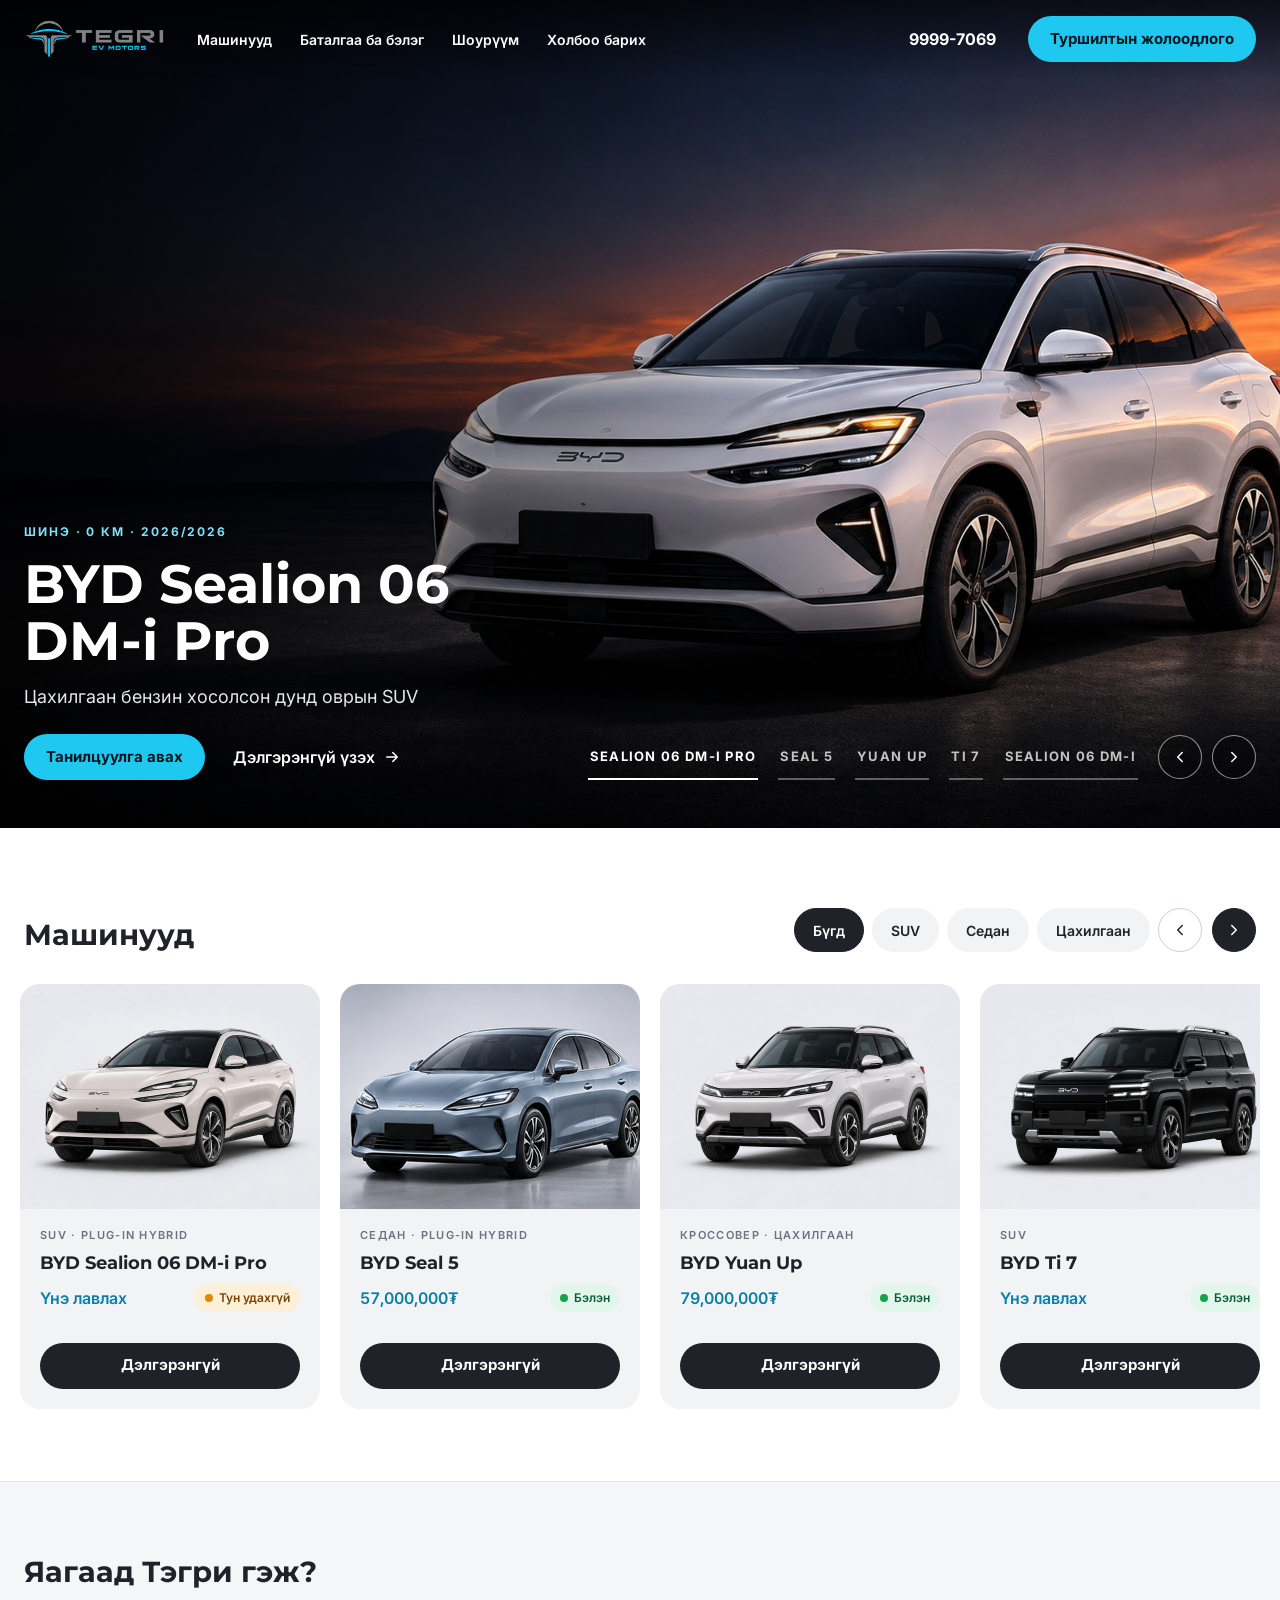
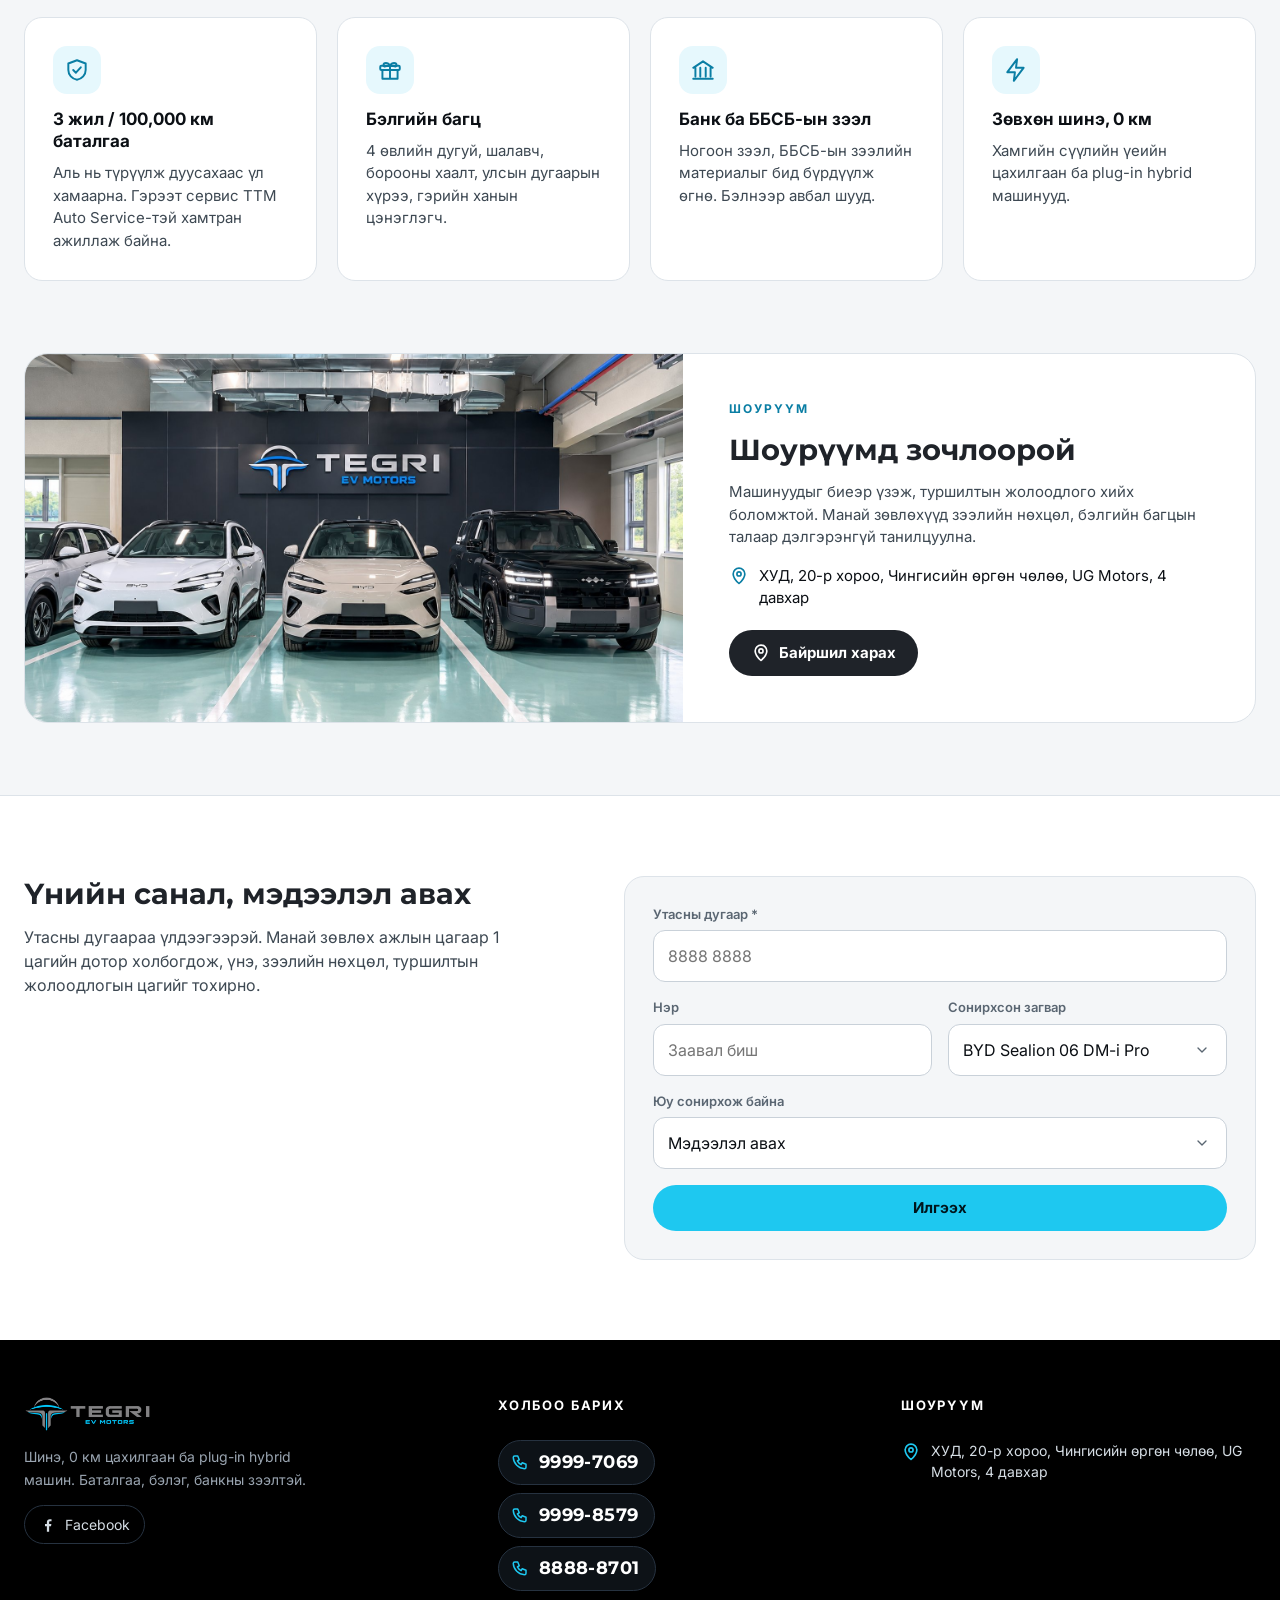
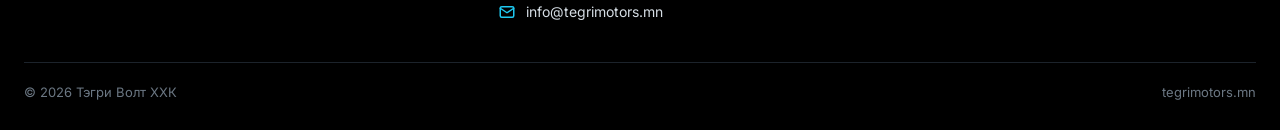
==== commit 64674112: "Шоурүүмийн зураг, Google Maps холбоос Co-Authored-By: Claude Opus 5.5 <noreply@anthropic.com> Claude" ====
--- a/website/index.html
+++ b/website/index.html
@@ -13,7 +13,7 @@
 <link rel="preconnect" href="https://fonts.googleapis.com">
 <link rel="preconnect" href="https://fonts.gstatic.com" crossorigin>
 <link href="https://fonts.googleapis.com/css2?family=Montserrat:wght@600;700;800&family=Inter:wght@400;500;600;700&display=swap" rel="stylesheet">
-<link rel="stylesheet" href="assets/style.css?v=4">
+<link rel="stylesheet" href="assets/style.css?v=5">
 </head>
 <body>
 <main>
@@ -33,9 +33,9 @@
 <section class="showroom" id="showroom" aria-labelledby="showroom-h"></section>
 <section class="contact" id="contact" aria-labelledby="contact-h"></section>
 </main>
-<script src="assets/config.js?v=4"></script>
-<script src="assets/fallback.js?v=4"></script>
-<script src="assets/app.js?v=4"></script>
+<script src="assets/config.js?v=5"></script>
+<script src="assets/fallback.js?v=5"></script>
+<script src="assets/app.js?v=5"></script>
 <script>TegriSite.start('home');</script>
 </body>
 </html>
--- a/website/assets/style.css
+++ b/website/assets/style.css
@@ -104,7 +104,7 @@
 .showroom{padding:0 0 72px}
 .sr-box{display:grid;grid-template-columns:minmax(0,1.15fr) minmax(0,1fr);background:#fff;border:1px solid var(--line);border-radius:24px;overflow:hidden}
 .sr-img{min-height:340px;background:#e4e7eb;position:relative}
-.sr-img img{position:absolute;inset:0;width:100%;height:100%;object-fit:cover}
+.sr-img img{position:absolute;inset:0;width:100%;height:100%;object-fit:cover;object-position:center 60%}
 .sr-ph{position:absolute;inset:0;display:flex;flex-direction:column;align-items:center;justify-content:center;gap:8px;color:#7b8794;font-size:14px;background:linear-gradient(135deg,#e9edf1,#d9dfe5)}
 .sr-ph svg{width:36px;height:36px}
 .sr-txt{padding:clamp(24px,3.6vw,48px);display:flex;flex-direction:column;gap:14px;align-items:flex-start;justify-content:center}
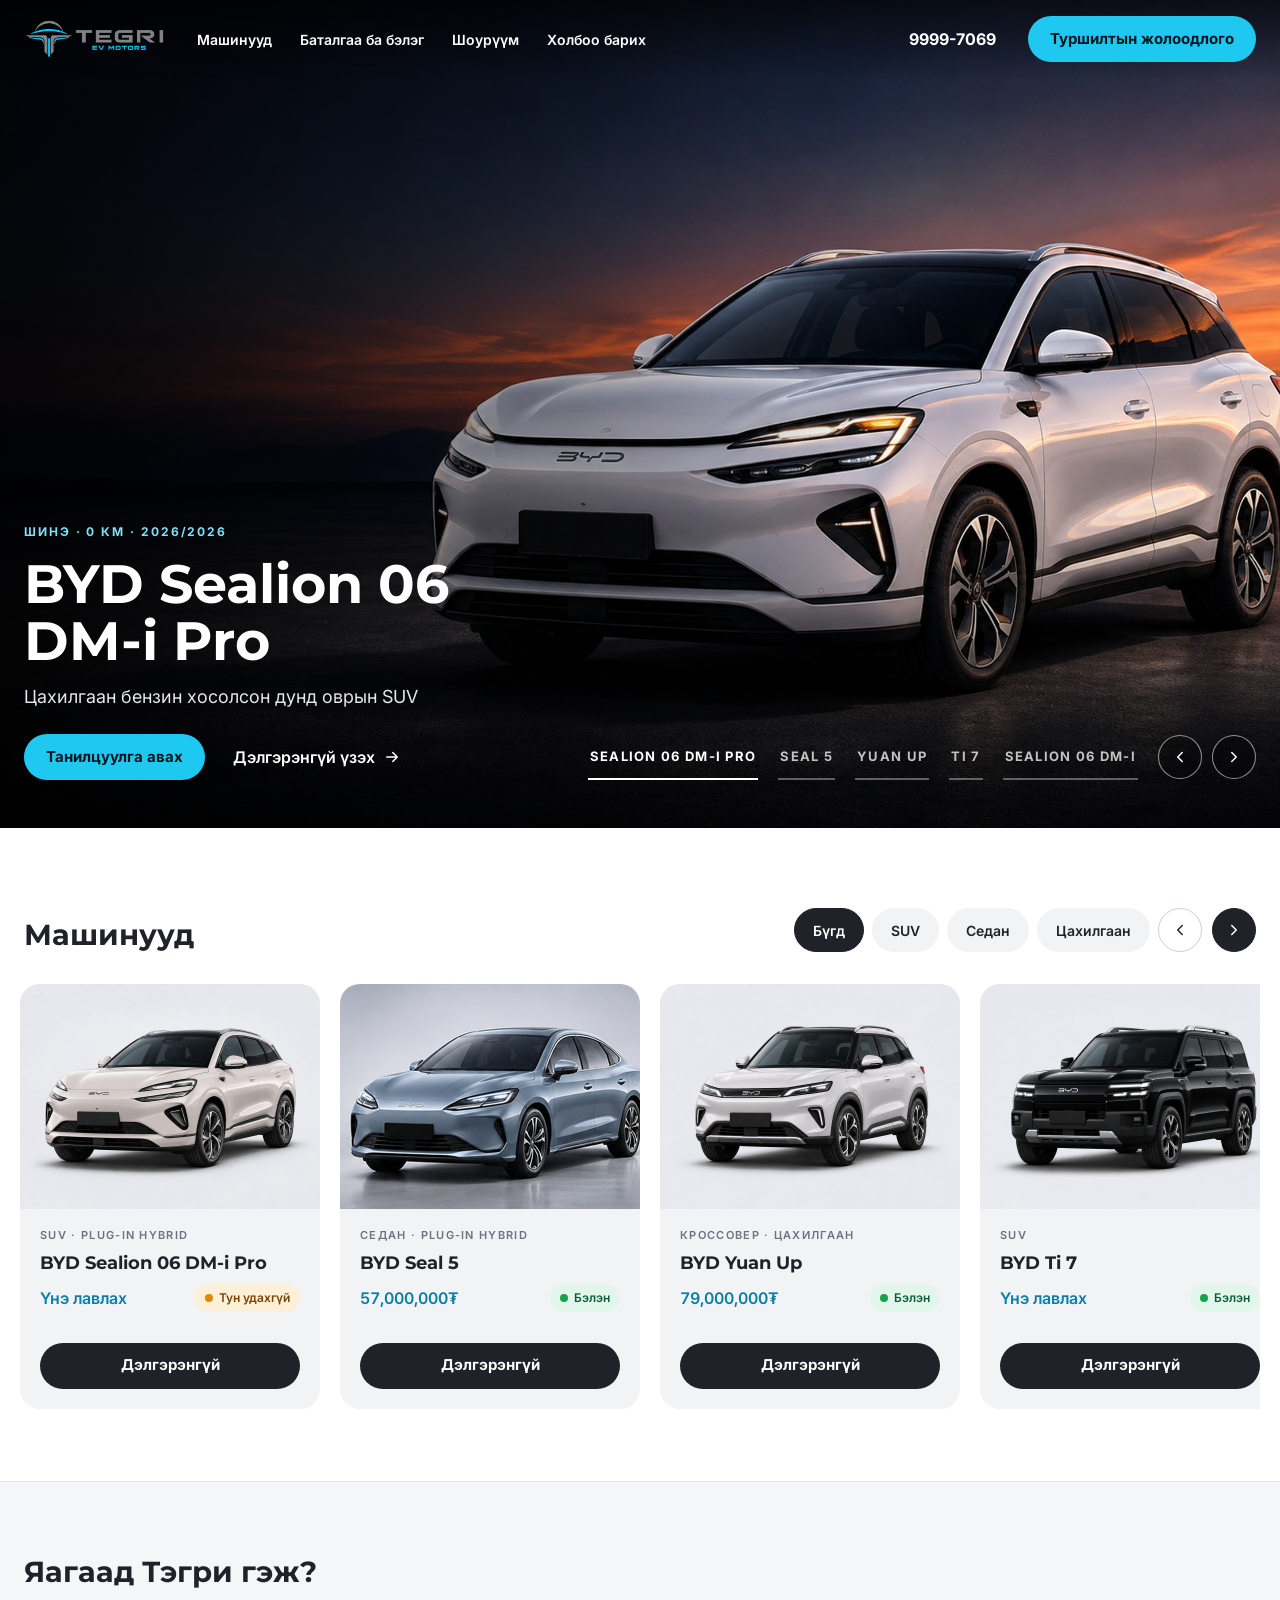
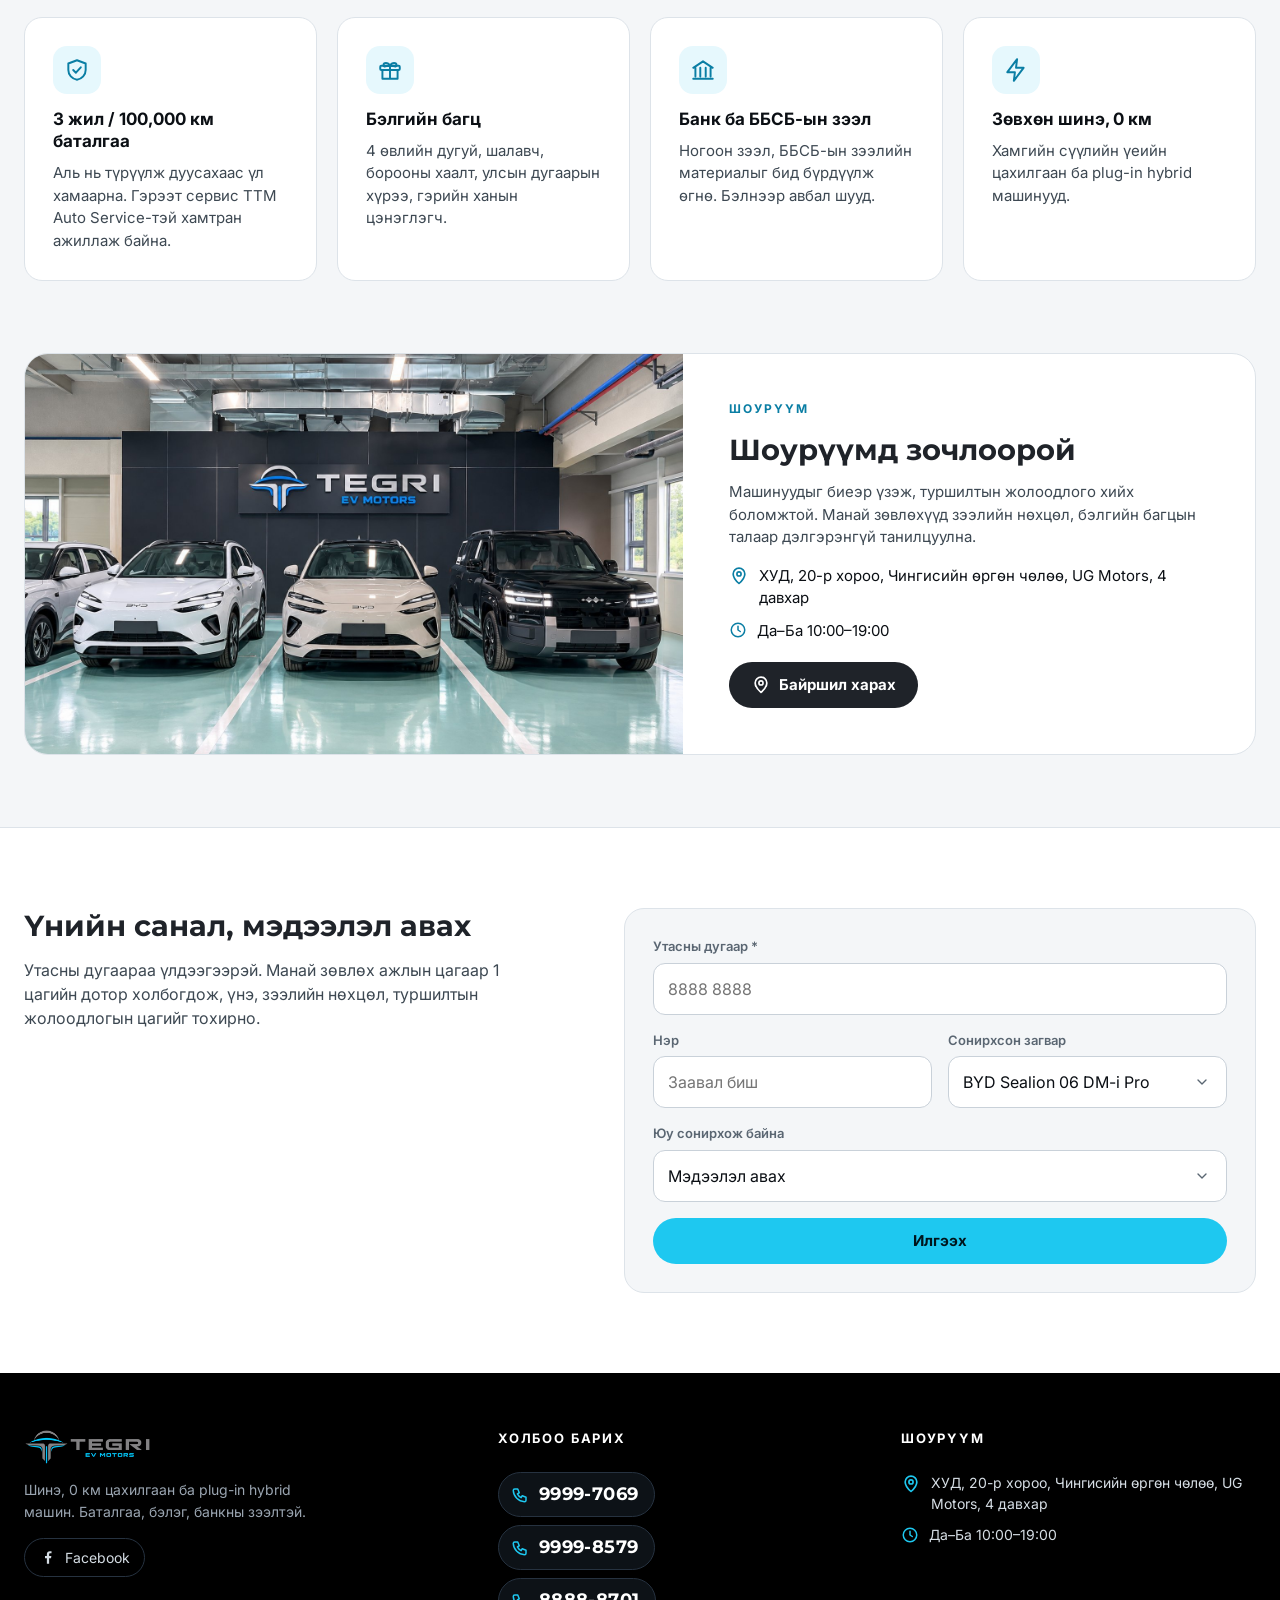
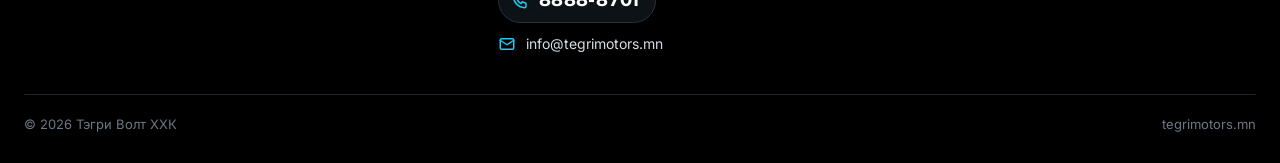
==== commit 87d5656e: "Шоурүүмийн ажлын цаг Co-Authored-By: Claude Opus 5.5 <noreply@anthropic.com> Claude-Session: https:/" ====
--- a/website/index.html
+++ b/website/index.html
@@ -13,7 +13,7 @@
 <link rel="preconnect" href="https://fonts.googleapis.com">
 <link rel="preconnect" href="https://fonts.gstatic.com" crossorigin>
 <link href="https://fonts.googleapis.com/css2?family=Montserrat:wght@600;700;800&family=Inter:wght@400;500;600;700&display=swap" rel="stylesheet">
-<link rel="stylesheet" href="assets/style.css?v=5">
+<link rel="stylesheet" href="assets/style.css?v=6">
 </head>
 <body>
 <main>
@@ -33,9 +33,9 @@
 <section class="showroom" id="showroom" aria-labelledby="showroom-h"></section>
 <section class="contact" id="contact" aria-labelledby="contact-h"></section>
 </main>
-<script src="assets/config.js?v=5"></script>
-<script src="assets/fallback.js?v=5"></script>
-<script src="assets/app.js?v=5"></script>
+<script src="assets/config.js?v=6"></script>
+<script src="assets/fallback.js?v=6"></script>
+<script src="assets/app.js?v=6"></script>
 <script>TegriSite.start('home');</script>
 </body>
 </html>
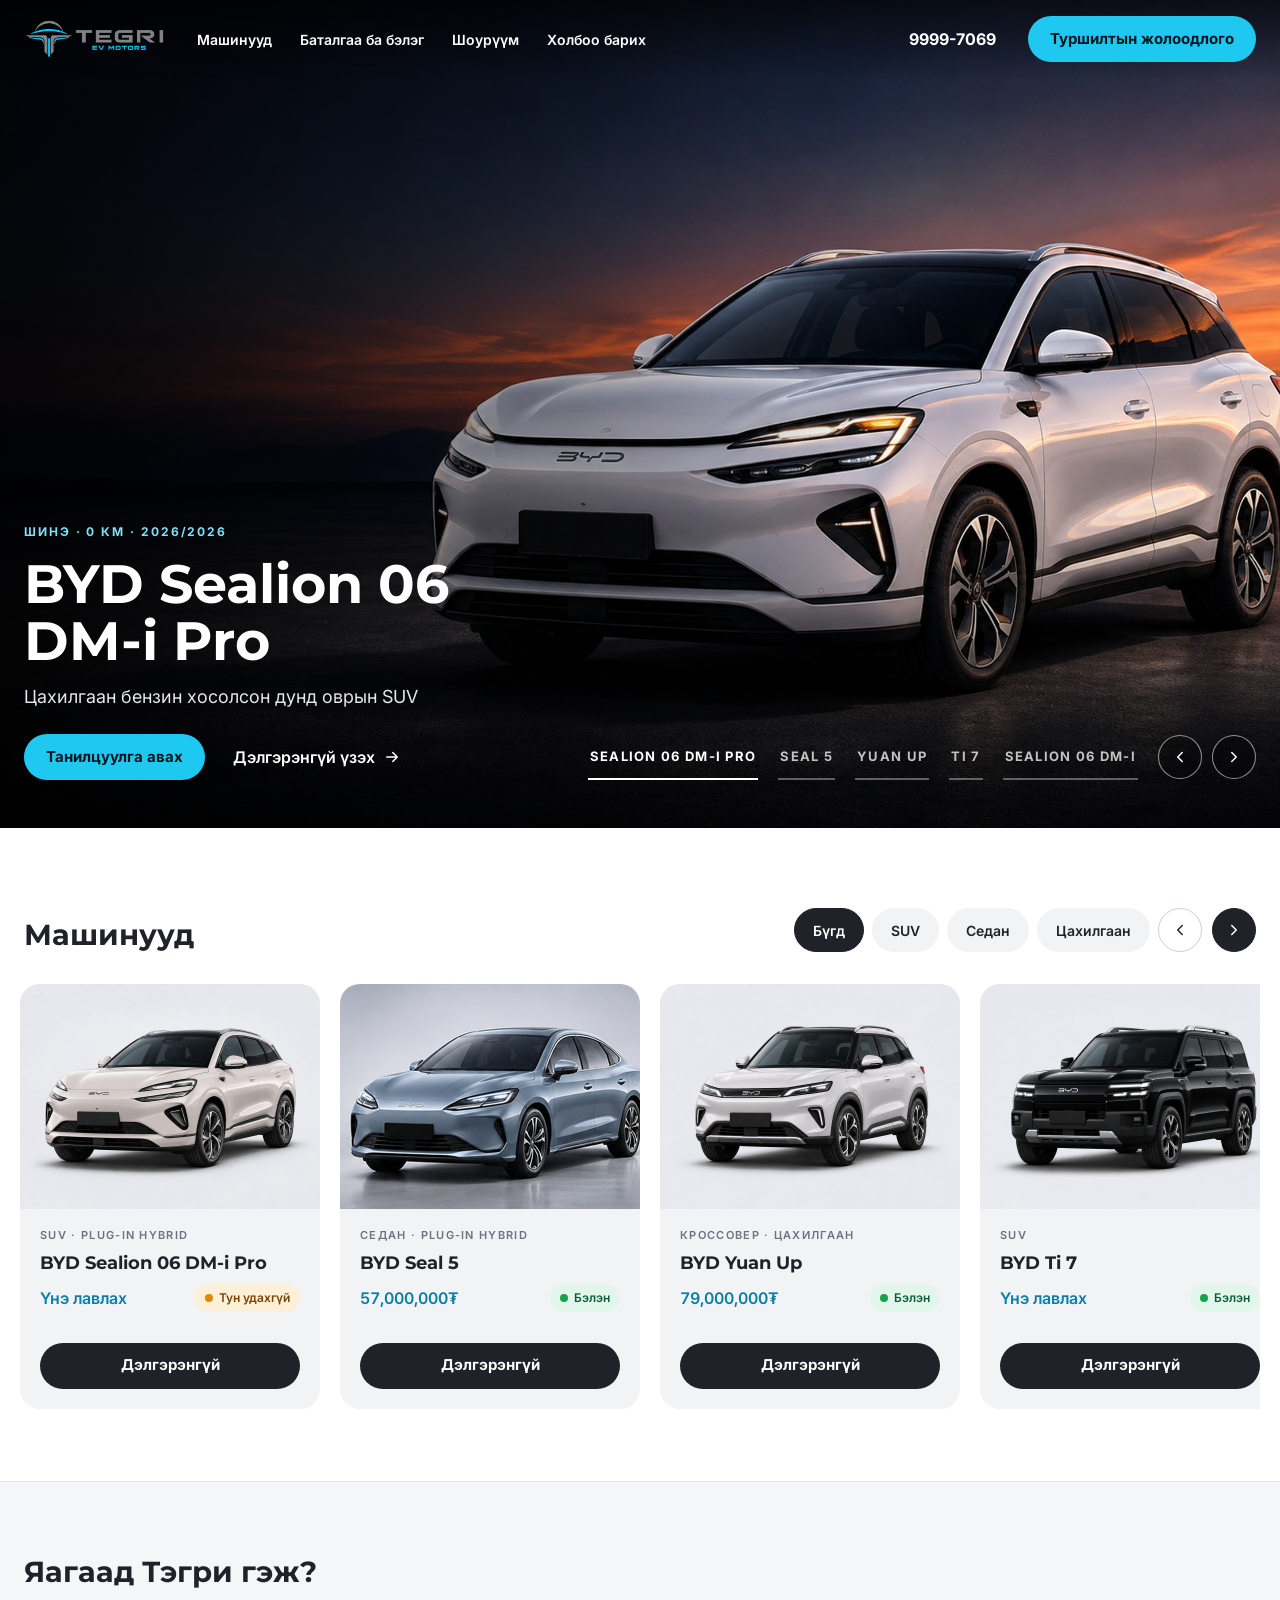
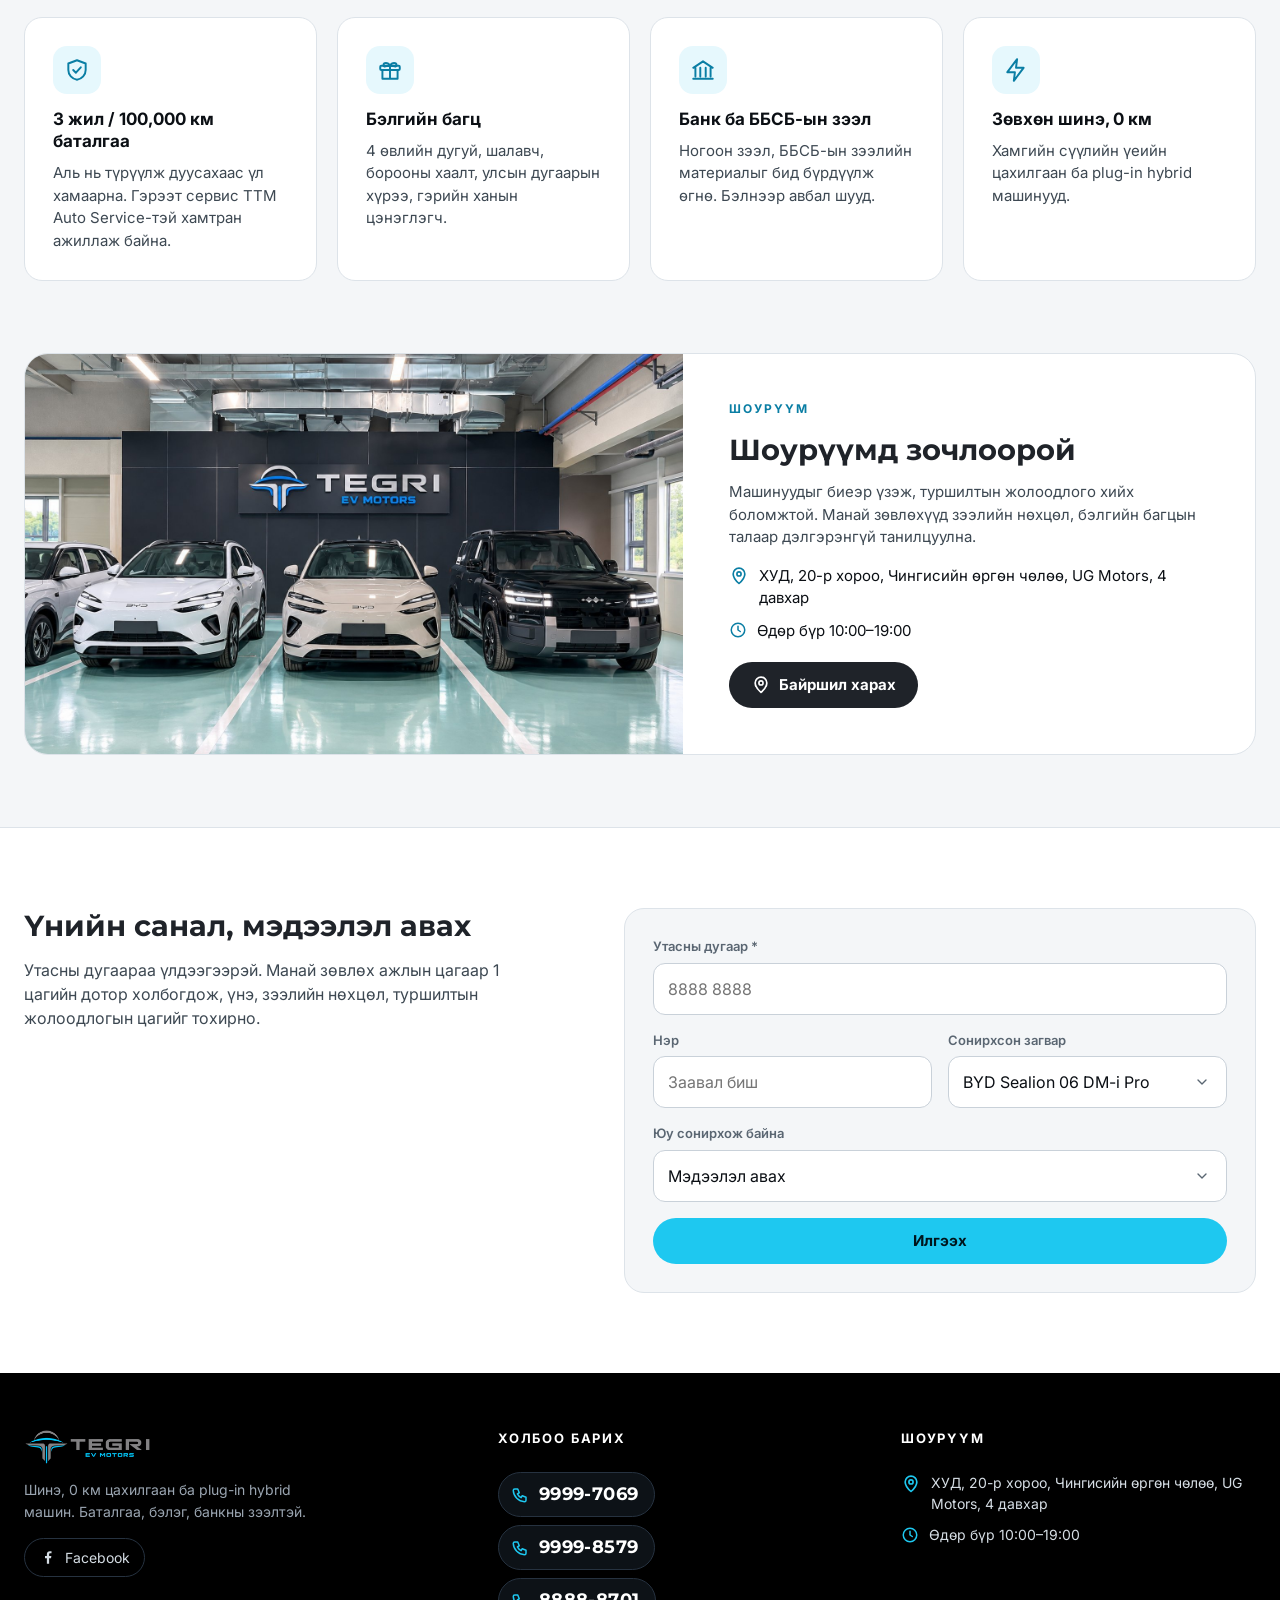
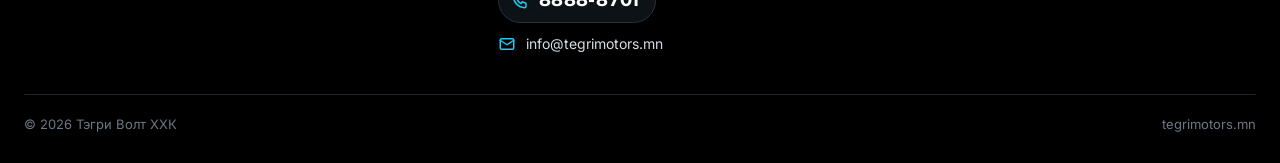
==== commit 88cbff8a: "Ажлын цаг: өдөр бүр Co-Authored-By: Claude Opus 5.5 <noreply@anthropic.com> Claude-Session: https://" ====
--- a/website/index.html
+++ b/website/index.html
@@ -13,7 +13,7 @@
 <link rel="preconnect" href="https://fonts.googleapis.com">
 <link rel="preconnect" href="https://fonts.gstatic.com" crossorigin>
 <link href="https://fonts.googleapis.com/css2?family=Montserrat:wght@600;700;800&family=Inter:wght@400;500;600;700&display=swap" rel="stylesheet">
-<link rel="stylesheet" href="assets/style.css?v=6">
+<link rel="stylesheet" href="assets/style.css?v=7">
 </head>
 <body>
 <main>
@@ -33,9 +33,9 @@
 <section class="showroom" id="showroom" aria-labelledby="showroom-h"></section>
 <section class="contact" id="contact" aria-labelledby="contact-h"></section>
 </main>
-<script src="assets/config.js?v=6"></script>
-<script src="assets/fallback.js?v=6"></script>
-<script src="assets/app.js?v=6"></script>
+<script src="assets/config.js?v=7"></script>
+<script src="assets/fallback.js?v=7"></script>
+<script src="assets/app.js?v=7"></script>
 <script>TegriSite.start('home');</script>
 </body>
 </html>
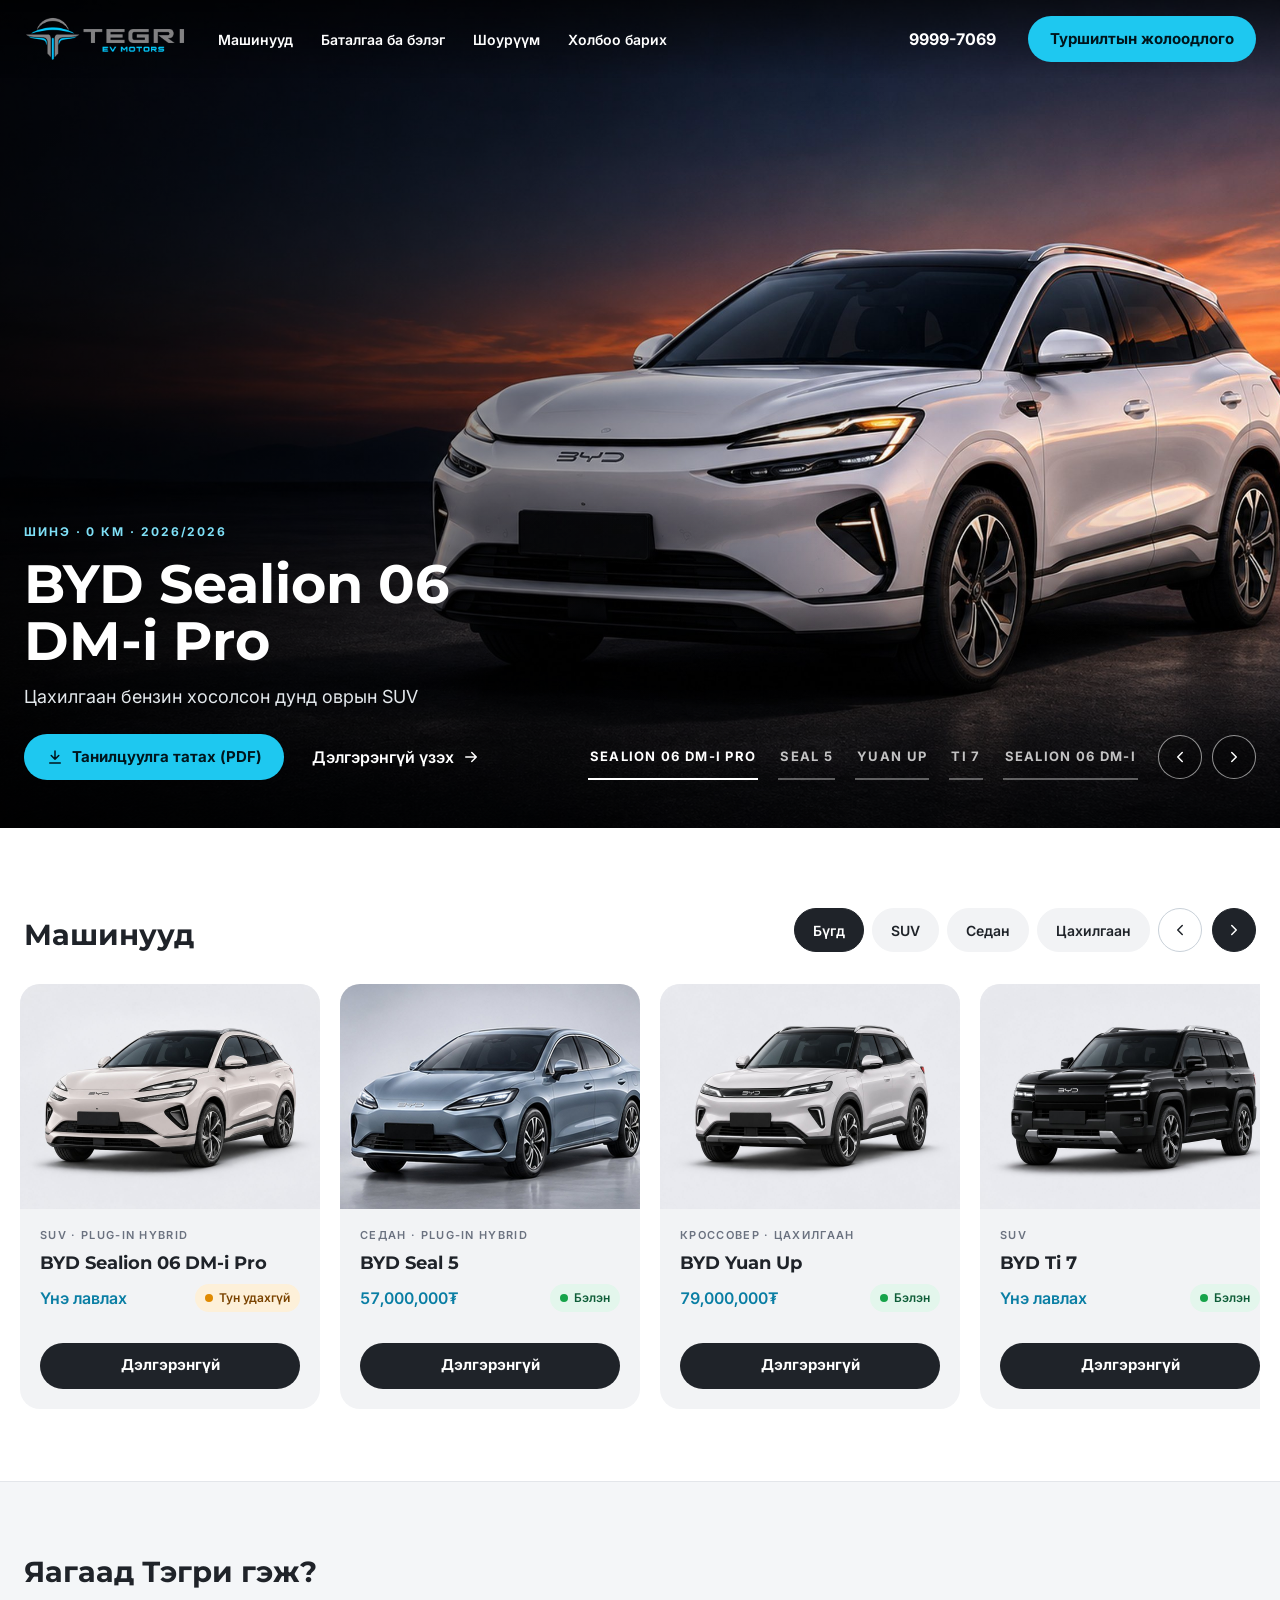
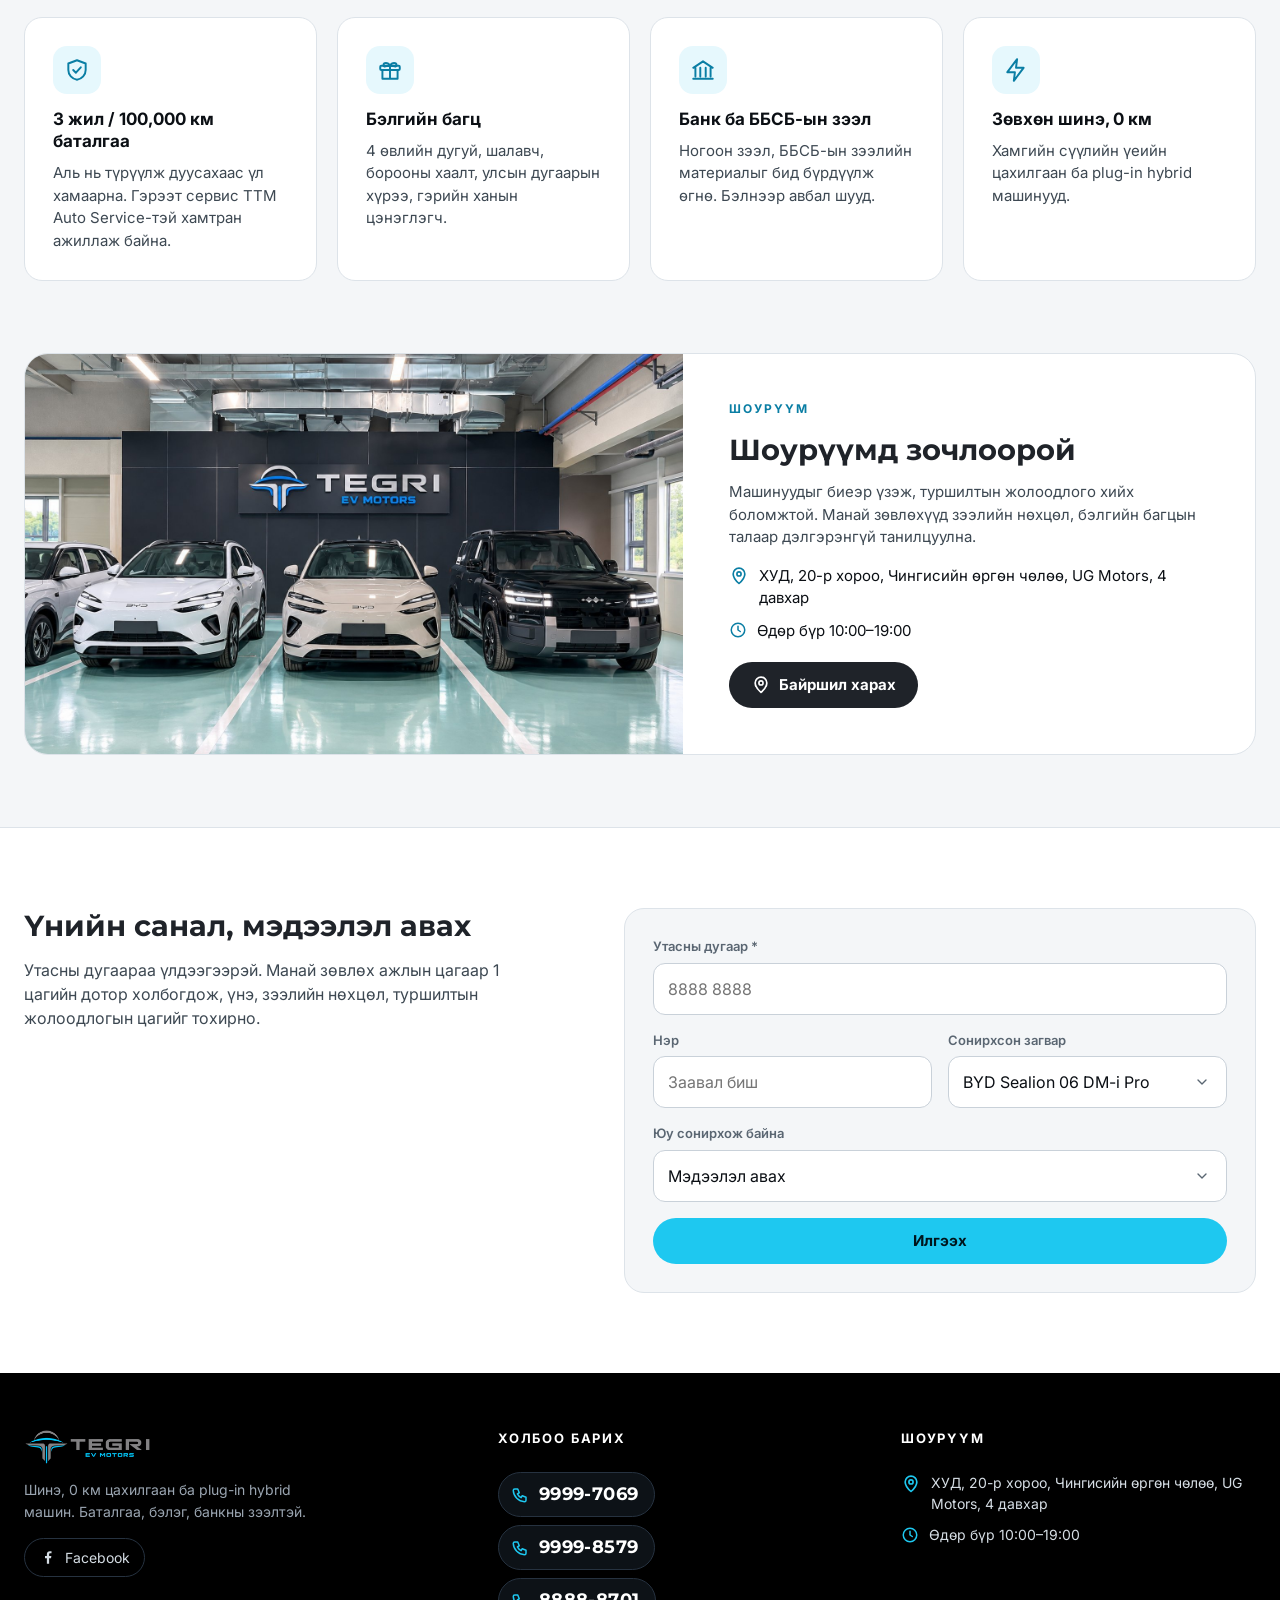
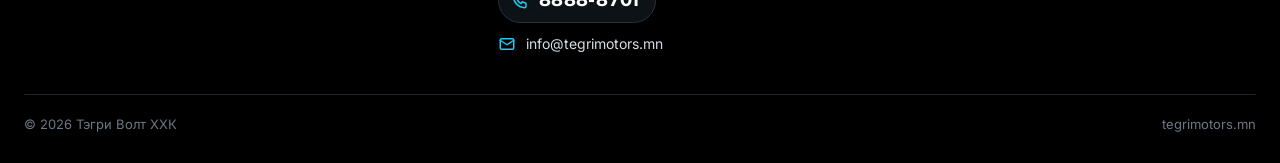
==== commit bfefddeb: "Танилцуулга PDF, лого томруулав, картын зураг холбоос, утсан дээрх сарын төлбөрийн самбар Co-Authore" ====
--- a/website/index.html
+++ b/website/index.html
@@ -13,7 +13,7 @@
 <link rel="preconnect" href="https://fonts.googleapis.com">
 <link rel="preconnect" href="https://fonts.gstatic.com" crossorigin>
 <link href="https://fonts.googleapis.com/css2?family=Montserrat:wght@600;700;800&family=Inter:wght@400;500;600;700&display=swap" rel="stylesheet">
-<link rel="stylesheet" href="assets/style.css?v=7">
+<link rel="stylesheet" href="assets/style.css?v=8">
 </head>
 <body>
 <main>
@@ -33,9 +33,9 @@
 <section class="showroom" id="showroom" aria-labelledby="showroom-h"></section>
 <section class="contact" id="contact" aria-labelledby="contact-h"></section>
 </main>
-<script src="assets/config.js?v=7"></script>
-<script src="assets/fallback.js?v=7"></script>
-<script src="assets/app.js?v=7"></script>
+<script src="assets/config.js?v=8"></script>
+<script src="assets/fallback.js?v=8"></script>
+<script src="assets/app.js?v=8"></script>
 <script>TegriSite.start('home');</script>
 </body>
 </html>
--- a/website/assets/style.css
+++ b/website/assets/style.css
@@ -33,7 +33,7 @@
 .hdr.scrolled{background:#000;box-shadow:0 1px 0 #1c232b}
 .hdr.solid{position:sticky;background:#000}
 .hdr-in{display:flex;align-items:center;gap:16px 32px;padding:16px 24px;max-width:var(--max);margin:0 auto}
-.hdr-logo img{height:40px;width:auto}
+.hdr-logo img{height:46px;width:auto}
 .nav{display:flex;gap:28px;flex:1}
 .nav a{color:#fff;text-decoration:none;font-weight:600;font-size:14px}
 .nav a:hover{color:var(--cyan)}
@@ -41,7 +41,7 @@
 .menu-btn{display:none;width:44px;height:44px;margin-left:auto;border-radius:12px;border:1px solid rgba(255,255,255,.45);background:rgba(0,0,0,.2);color:#fff;cursor:pointer;align-items:center;justify-content:center}
 .drawer{display:none;position:fixed;inset:0;z-index:50;background:#000;color:#fff;padding:14px 16px 24px;flex-direction:column;gap:2px;overflow-y:auto;overscroll-behavior:contain}
 .drawer-top{display:flex;align-items:center;justify-content:space-between;margin-bottom:12px}
-.drawer-top img{height:30px;width:auto}
+.drawer-top img{height:34px;width:auto}
 html.lock,html.lock body{overflow:hidden;touch-action:none}
 .drawer.open{display:flex}
 .drawer a{color:#fff;text-decoration:none;font-size:18px;font-weight:600;padding:14px 0;border-bottom:1px solid #1c232b}
@@ -216,7 +216,7 @@
   .nav,.hdr-phone,.hdr-cta{display:none}
   .menu-btn{display:inline-flex}
   .hdr-in{padding:14px 16px}
-  .hdr-logo img{height:30px}
+  .hdr-logo img{height:34px}
   .wrap{padding:0 16px}
   .hero{height:640px;min-height:0;max-height:none}
   .hero::after{background:linear-gradient(0deg,rgba(0,0,0,.85),rgba(0,0,0,.45) 45%,rgba(0,0,0,0) 70%)}
@@ -280,3 +280,20 @@
 @media (max-width:860px){.hero-cta .link-arrow{font-size:15px}}
 .monthly.range{font-size:clamp(24px,2.4vw,34px)}
 section[id]{scroll-margin-top:72px}
+
+.card-link{display:block}
+.card h3 a{color:inherit;text-decoration:none}
+.card h3 a:hover{color:var(--cyan-text)}
+.card-link:hover .card-img{opacity:.92}
+.calc-bar{display:none}
+@media (max-width:860px){
+  .calc-grid .p-opts{order:1}
+  .calc-grid .result{order:2}
+  .calc-grid .p-cond{order:3}
+  .calc-bar{display:flex;position:fixed;left:12px;right:12px;bottom:calc(12px + env(safe-area-inset-bottom));z-index:30;align-items:center;justify-content:space-between;gap:12px;padding:12px 16px;border-radius:16px;background:var(--ink);color:#fff;text-decoration:none;box-shadow:0 10px 30px rgba(0,0,0,.28);transform:translateY(140%);opacity:0;transition:transform .25s,opacity .25s;pointer-events:none}
+  .calc-bar.show{transform:none;opacity:1;pointer-events:auto}
+  .cb-l{font-size:12px;color:#9fb0bf;min-width:0;overflow:hidden;text-overflow:ellipsis;white-space:nowrap}
+  .cb-v{font-family:var(--head);font-weight:700;font-size:17px;color:var(--cyan);white-space:nowrap}
+}
+.opt{white-space:nowrap}
+@media (max-width:860px){.opts .opt{padding:0 8px}}
